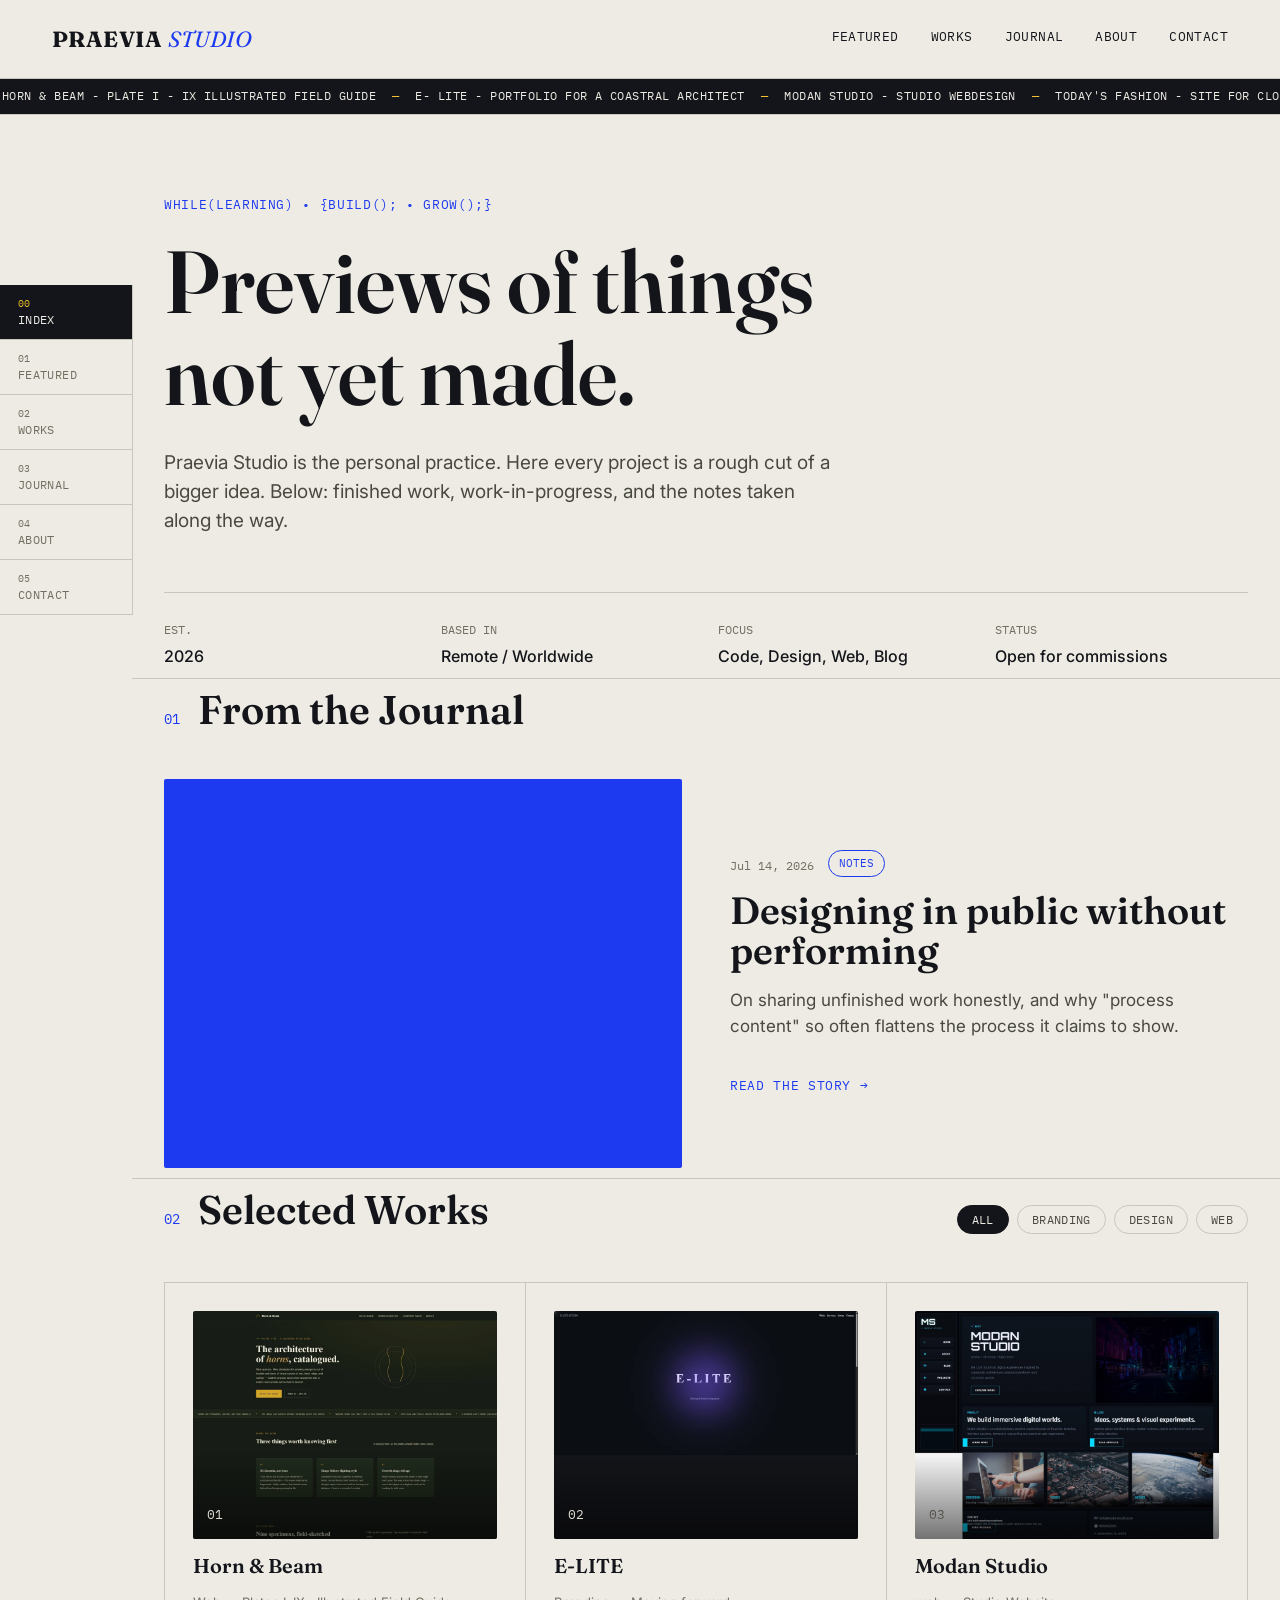
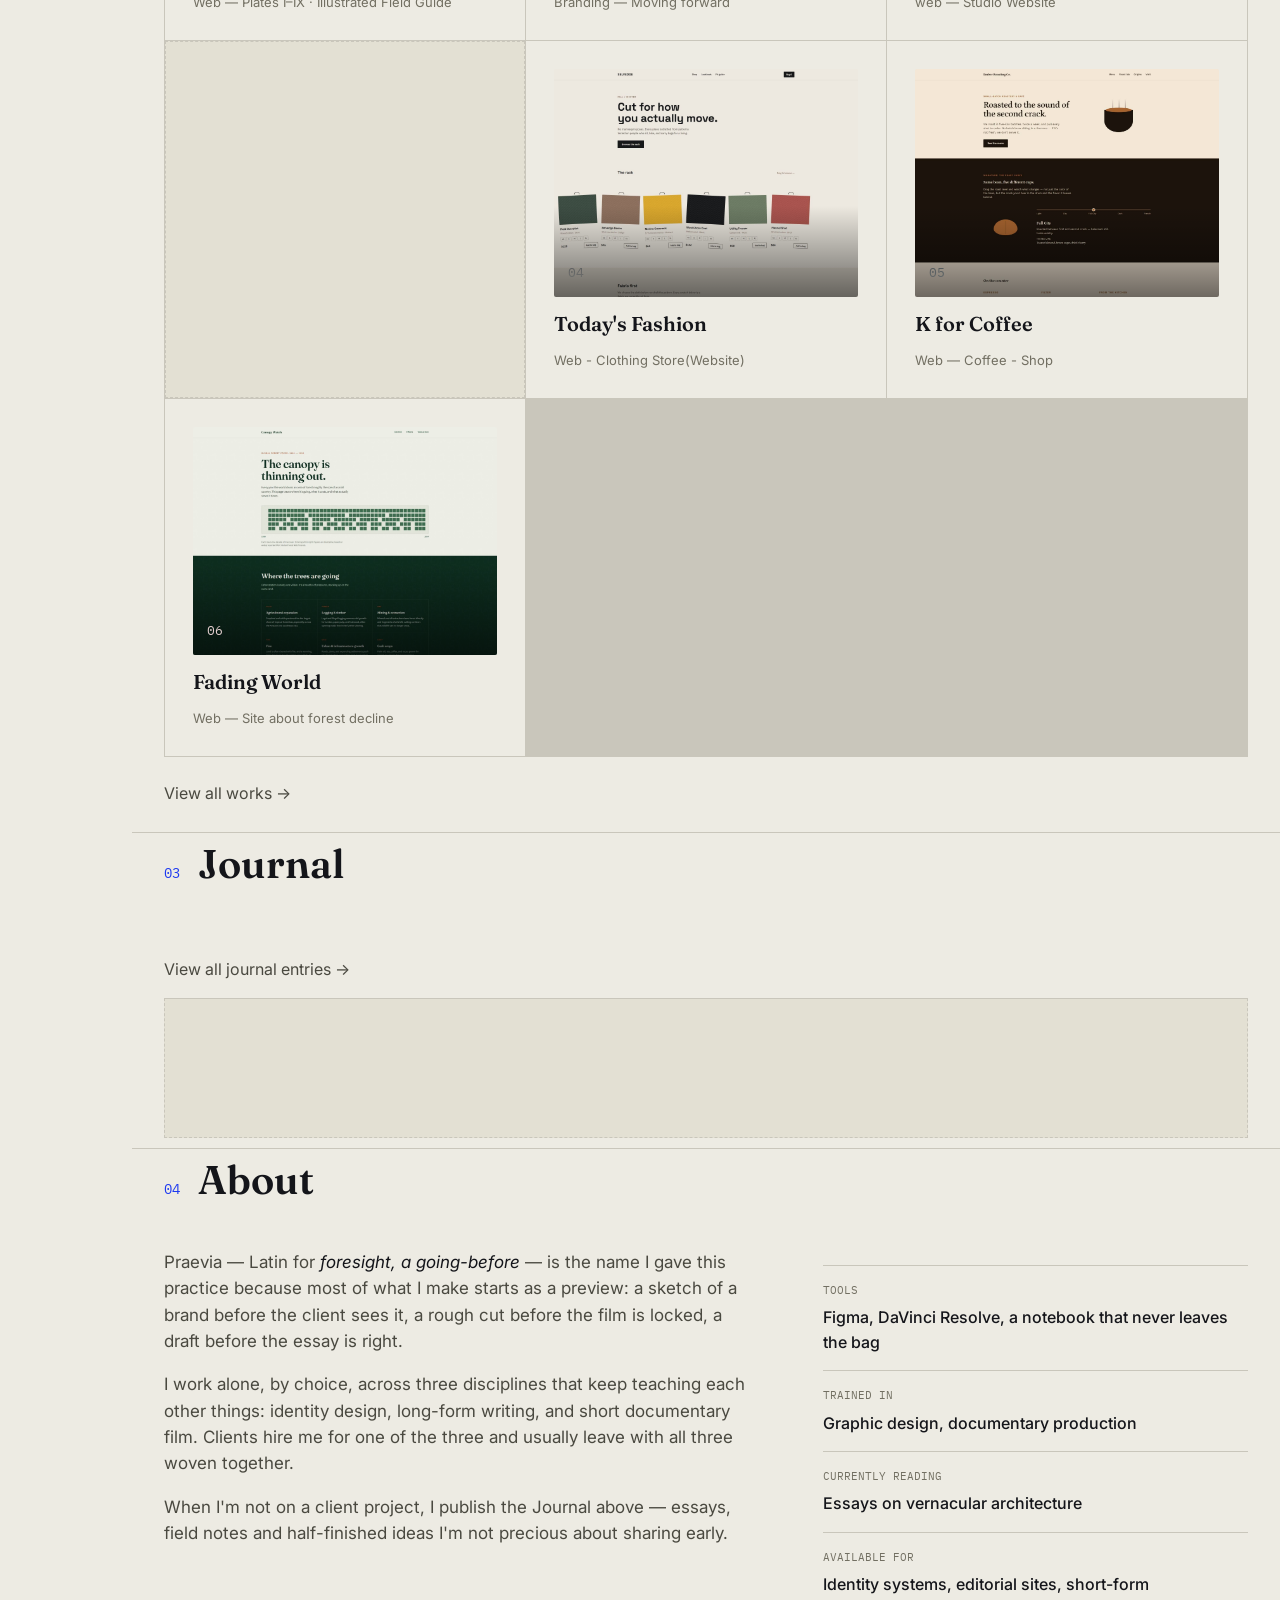
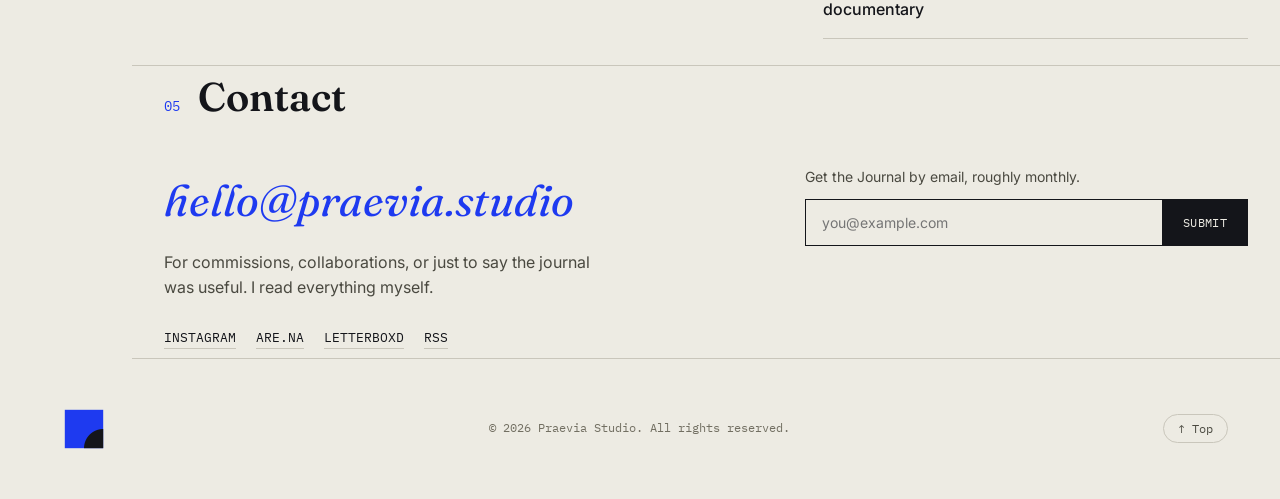
==== index.html @ f852a107 "change back to --plate-image" ====
<!doctype html>
<html lang="en">
  <head>
    <meta charset="UTF-8" />
    <meta name="viewport" content="width=device-width, initial-scale=1.0" />
    <link
      rel="icon"
      href="/assets/images/favicon/outside-blue.png"
      sizes="16x16"
    />
    <title>Praevia Studio</title>
    <meta
      name="description"
      content="Praevia Studio — a one-person practice working across design, writing and film. Portfolio, journal and field notes."
    />

    <!-- Fonts -->
    <link rel="preconnect" href="https://fonts.googleapis.com" />
    <link rel="preconnect" href="https://fonts.gstatic.com" crossorigin />
    <link
      href="https://fonts.googleapis.com/css2?family=Fraunces:ital,opsz,wght@0,9..144,300..900;1,9..144,300..900&family=Inter:wght@400;500;600;700&family=IBM+Plex+Mono:wght@400;500&display=swap"
      rel="stylesheet"
    />

    <link rel="stylesheet" href="style.css" />

    <!--
  =====================================================================
  GOOGLE ADSENSE — SITE-WIDE LOADER (currently disabled)
  Once your AdSense account is approved, uncomment this tag and replace
  ca-pub-XXXXXXXXXXXXXXXX with your real publisher ID. This must load
  on every page that shows an ad unit.
  =====================================================================
  -->
    <script
      async
      src="https://pagead2.googlesyndication.com/pagead/js/adsbygoogle.js?client=ca-pub-2308916087883001"
      crossorigin="anonymous"
    ></script>
  </head>
  <body>
    <a class="skip-link" href="#main">Skip to content</a>

    <!-- ================= MASTHEAD ================= -->
    <header class="masthead" id="top">
      <div class="masthead__top container">
        <a href="#top" class="wordmark">PRAEVIA <span>STUDIO</span></a>

        <nav class="primary-nav" id="primary-nav" aria-label="Primary">
          <a href="#featured">Featured</a>
          <a href="#works">Works</a>
          <a href="#journal">Journal</a>
          <a href="#about">About</a>
          <a href="#contact">Contact</a>
        </nav>

        <button
          class="nav-toggle"
          id="navToggle"
          aria-label="Open menu"
          aria-expanded="false"
          aria-controls="primary-nav"
        >
          <span></span>
        </button>
      </div>

      <!-- ================================== TICKER(add upcoming project/blogs) ==========================================-->

      <div class="ticker" aria-hidden="true">
        <div class="ticker__track" id="tickerTrack">
          <span>HORN & BEAM - PLATE I - IX ILLUSTRATED FIELD GUIDE</span
          ><span class="dot">—</span>
          <span>E- LITE - PORTFOLIO FOR A COASTRAL ARCHITECT</span
          ><span class="dot">—</span>
          <span>MODAN STUDIO - STUDIO WEBDESIGN</span><span class="dot">—</span>
          <span>TODAY'S FASHION - SITE FOR CLOTH STORE</span
          ><span class="dot">—</span>
          <span>K FOR COFFEE - SITE FOR COFFEE SHOP</span
          ><span class="dot">—</span>
          <span>Fading World - WEBSITE ABOUT DECLINE OF FOREST</span
          ><span class="dot">—</span>
          <!-- duplicated for seamless marquee loop -->
          <span>HORN & BEAM - PLATE I - IX ILLUSTRATED FIELD GUIDE</span
          ><span class="dot">—</span>
          <span>E- LITE - PORTFOLIO FOR A COASTRAL ARCHITECT</span
          ><span class="dot">—</span>
          <span>MODAN STUDIO - STUDIO WEBDESIGN</span><span class="dot">—</span>
          <span>TODAY'S FASHION - SITE FOR CLOTH STORE</span
          ><span class="dot">—</span>
          <span>K FOR COFFEE - SITE FOR COFFEE SHOP</span
          ><span class="dot">—</span>
          <span>Fading World - WEBSITE ABOUT DECLINE OF FOREST</span
          ><span class="dot">—</span>
        </div>
      </div>
    </header>

    <!-- ================= INDEX RAIL (signature nav) ================= -->
    <nav class="index-rail" aria-label="Section index">
      <button class="index-rail__item is-active" data-target="#hero">
        <em>00</em>Index
      </button>
      <button class="index-rail__item" data-target="#featured">
        <em>01</em>Featured
      </button>
      <button class="index-rail__item" data-target="#works">
        <em>02</em>Works
      </button>
      <button class="index-rail__item" data-target="#journal">
        <em>03</em>Journal
      </button>
      <button class="index-rail__item" data-target="#about">
        <em>04</em>About
      </button>
      <button class="index-rail__item" data-target="#contact">
        <em>05</em>Contact
      </button>
    </nav>

    <main id="main">
      <!-- ================= HERO ================= -->
      <section id="hero" class="hero container">
        <p class="eyebrow">While(learning) • {build(); • grow();}</p>
        <h1 class="hero__title">Previews of things<br />not yet made.</h1>
        <p class="hero__lede">
          Praevia Studio is the personal practice. Here every project is a rough
          cut of a bigger idea. Below: finished work, work-in-progress, and the
          notes taken along the way.
        </p>
        <dl class="hero__meta">
          <div>
            <dt>Est.</dt>
            <dd>2026</dd>
          </div>
          <div>
            <dt>Based in</dt>
            <dd>Remote / Worldwide</dd>
          </div>
          <div>
            <dt>Focus</dt>
            <dd>Code, Design, Web, Blog</dd>
          </div>
          <div>
            <dt>Status</dt>
            <dd>Open for commissions</dd>
          </div>
        </dl>
      </section>

      <!-- ================= FEATURED (cover story) ================= -->
      <section id="featured" class="featured container">
        <div class="section-head">
          <span class="section-num">01</span>
          <h2>From the Journal</h2>
        </div>

        <article class="featured-post">
          <a
            class="featured-post__media"
            style="--plate: #1e3af0"
            href="journal/designing-in-public-without-performing.html"
          ></a>
          <div class="featured-post__body">
            <div class="featured-post__meta">
              <span class="journal-row__date">Jul 14, 2026</span>
              <span class="journal-row__tag">Notes</span>
            </div>
            <h3 class="featured-post__title">
              <a href="journal/designing-in-public-without-performing.html"
                >Designing in public without performing</a
              >
            </h3>
            <p class="featured-post__excerpt">
              On sharing unfinished work honestly, and why "process content" so
              often flattens the process it claims to show.
            </p>
            <a
              class="featured-post__cta"
              href="journal/designing-in-public-without-performing.html"
              >Read the story &rarr;</a
            >
          </div>
        </article>
      </section>

      <!-- ================= WORKS ================= -->
      <section id="works" class="works container">
        <div class="section-head">
          <span class="section-num">02</span>
          <h2>Selected Works</h2>
          <div
            class="filters"
            id="filters"
            role="group"
            aria-label="Filter works by category"
          >
            <button class="filter-btn is-active" data-filter="all">All</button>
            <button class="filter-btn" data-filter="branding">branding</button>
            <button class="filter-btn" data-filter="design">Design</button>
            <button class="filter-btn" data-filter="web">web</button>
          </div>
        </div>

        <div class="works-grid" id="worksGrid">
          <!-- ============= 01 ================-->
          <a
            class="work-card"
            data-category="web"
            style="
              --plate: #1e3af0;
              --plate-image: url('/works/horn/horn.jpeg');
            "
            href="/works/horn/index.html"
          >
            <div class="work-card__plate work-card__plate--photo">
              <span>01</span>
            </div>
            <h3>Horn &amp; Beam</h3>
            <p class="work-card__meta">
              Web — Plates I–IX · Illustrated Field Guide
            </p>
          </a>
          <!-- ============= 02 ================-->
          <a
            class="work-card"
            data-category="branding"
            style="
              --plate: #14151a;
              --plate-image: url('/works/e-lite/e-light.jpeg');
            "
            href="/works/e-lite/index.html"
          >
            <div class="work-card__plate work-card__plate--photo">
              <span>02</span>
            </div>
            <h3>E-LITE</h3>
            <p class="work-card__meta">Branding — Moving forward</p>
          </a>
          <!-- ============= 03 ================-->
          <a
            class="work-card"
            data-category="web"
            style="
              --plate: #f2c230;
              --plate-image: url('/works/modan-studop/modanstudio.jpeg');
            "
            href="/works/modan-studop/Pixel.html"
          >
            <div class="work-card__plate work-card__plate--photo">
              <span>03</span>
            </div>
            <h3>Modan Studio</h3>
            <p class="work-card__meta">web — Studio Website</p>
          </a>

          <!-- ============ AD SLOT — in-grid native unit ============ -->
          <div class="work-card ad-slot" data-ad-slot="works-native">
            <span class="ad-slot__label">Advertisement</span>
            <ins
              class="adsbygoogle"
              style="display: block"
              data-ad-client="ca-pub-2308916087883001"
              data-ad-slot="XXXXXXXXXX"
              data-ad-format="auto"
              data-full-width-responsive="true"
            ></ins>
            <script>
              ;(adsbygoogle = window.adsbygoogle || []).push({})
            </script>
            <div class="ad-slot__placeholder">Ad space — 300×250</div>
          </div>
          <!-- ============= 04 ================-->
          <a
            class="work-card"
            data-category="web"
            style="
              --plate: #6b695f;
              --plate-image: url('/works/clothing-store/selvege.jpeg');
            "
            href="/works/clothing-store/index.html"
          >
            <div class="work-card__plate work-card__plate--photo">
              <span>04</span>
            </div>
            <h3>Today's Fashion</h3>
            <p class="work-card__meta">Web - Clothing Store(Website)</p>
          </a>

          <!-- ============= 05 ================-->
          <a
            class="work-card"
            data-category="web"
            style="
              --plate: #1e3af0;
              --plate-image: url('/works/coffee-shop/coffee-store.jpeg');
            "
            href="/works/coffee-shop/index.html"
          >
            <div class="work-card__plate work-card__plate--photo">
              <span>05</span>
            </div>
            <h3>K for Coffee</h3>
            <p class="work-card__meta">Web — Coffee - Shop</p>
          </a>
          <!-- ============= 06 ================-->
          <a
            class="work-card"
            data-category="web"
            style="
              --plate: #14151a;
              --plate-image: url('/works/forest-decline/canopy.jpeg');
            "
            href="/works/forest-decline/index.html"
          >
            <div class="work-card__plate work-card__plate--photo">
              <span>06</span>
            </div>
            <h3>Fading World</h3>
            <p class="work-card__meta">Web — Site about forest decline</p>
          </a>
        </div>
        <p style="margin-top: 1.5rem">
          <a href="works/index.html">View all works &rarr;</a>
        </p>
      </section>

      <!-- ================= JOURNAL ================= -->
      <section id="journal" class="journal container">
        <div class="section-head">
          <span class="section-num">03</span>
          <h2>Journal</h2>
        </div>

        <!-- ================ BLOGGER FEED ================ -->
        <div class="journal-list" id="blog-posts"></div>

        <p style="margin-top: 1.5rem">
          <a
            href="https://blog.praeviastudio.com"
            target="_blank"
            rel="noopener noreferrer"
            >View all journal entries &rarr;</a
          >
        </p>
        <!-- ============ AD SLOT — in-feed unit ============ -->
        <div class="journal-row ad-slot" data-ad-slot="journal-infeed">
          <span class="ad-slot__label">Advertisement</span>
          <!--
          Replace with your real AdSense in-feed/in-article unit:
          -->
          <ins
            class="adsbygoogle"
            style="display: block"
            data-ad-format="fluid"
            data-ad-layout-key="-XX+X-XX-XX+XX"
            data-ad-client="ca-pub-2308916087883001"
            data-ad-slot="XXXXXXXXXX"
          ></ins>
          <script>
            ;(adsbygoogle = window.adsbygoogle || []).push({})
          </script>

          <div class="ad-slot__placeholder">Ad space — responsive in-feed</div>
        </div>
      </section>

      <!-- ================= ABOUT ================= -->
      <section id="about" class="about container">
        <div class="section-head">
          <span class="section-num">04</span>
          <h2>About</h2>
        </div>

        <div class="about__grid">
          <div class="about__bio">
            <p>
              Praevia — Latin for <em>foresight, a going-before</em> — is the
              name I gave this practice because most of what I make starts as a
              preview: a sketch of a brand before the client sees it, a rough
              cut before the film is locked, a draft before the essay is right.
            </p>
            <p>
              I work alone, by choice, across three disciplines that keep
              teaching each other things: identity design, long-form writing,
              and short documentary film. Clients hire me for one of the three
              and usually leave with all three woven together.
            </p>
            <p>
              When I'm not on a client project, I publish the Journal above —
              essays, field notes and half-finished ideas I'm not precious about
              sharing early.
            </p>
          </div>

          <dl class="colophon">
            <div>
              <dt>Tools</dt>
              <dd>
                Figma, DaVinci Resolve, a notebook that never leaves the bag
              </dd>
            </div>
            <div>
              <dt>Trained in</dt>
              <dd>Graphic design, documentary production</dd>
            </div>
            <div>
              <dt>Currently reading</dt>
              <dd>Essays on vernacular architecture</dd>
            </div>
            <div>
              <dt>Available for</dt>
              <dd>Identity systems, editorial sites, short-form documentary</dd>
            </div>
          </dl>
        </div>
      </section>

      <!-- ================= CONTACT ================= -->
      <section id="contact" class="contact container">
        <div class="section-head">
          <span class="section-num">05</span>
          <h2>Contact</h2>
        </div>

        <div class="contact__grid">
          <div class="contact__main">
            <a href="mailto:preaviastudio@gmail.com" class="contact__email"
              >hello@praevia.studio</a
            >
            <p class="contact__note">
              For commissions, collaborations, or just to say the journal was
              useful. I read everything myself.
            </p>

            <ul class="contact__social">
              <li><a href="#">Instagram</a></li>
              <li><a href="#">Are.na</a></li>
              <li><a href="#">Letterboxd</a></li>
              <li><a href="#">RSS</a></li>
            </ul>
          </div>

          <form
            class="newsletter"
            id="newsletterForm"
            name="contact"
            method="POST"
            data-netlify="true"
            netlify-honeypot="bot-field"
            action="/thanks.html"
          >
            <input type="hidden" name="form-name" value="contact" />
            <p style="display: none">
              <label
                >Don’t fill this out if you're human: <input name="bot-field"
              /></label>
            </p>
            <label for="newsletterEmail"
              >Get the Journal by email, roughly monthly.</label
            >
            <div class="newsletter__row">
              <input
                type="email"
                id="newsletterEmail"
                name="email"
                placeholder="you@example.com"
                required
              />
              <button type="submit">Submit</button>
            </div>
            <p
              class="newsletter__msg"
              id="newsletterMsg"
              role="status"
              aria-live="polite"
            ></p>
          </form>

          <!-- NEW FORM -->
        </div>
      </section>

      <!-- ============ AD SLOT — footer banner unit ============ -->
      <div
        class="ad-slot ad-slot--banner container"
        data-ad-slot="footer-banner"
      >
        <span class="ad-slot__label">Advertisement</span>
        <!--
      Replace with your real AdSense display unit:
    -->
        <ins
          class="adsbygoogle"
          style="display: block"
          data-ad-client="ca-pub-2308916087883001"
          data-ad-slot="XXXXXXXXXX"
          data-ad-format="horizontal"
          data-full-width-responsive="true"
        ></ins>
        <script>
          ;(adsbygoogle = window.adsbygoogle || []).push({})
        </script>
        <div class="ad-slot__placeholder">
          Ad space — 728×90 responsive banner
        </div>
      </div>
    </main>

    <footer class="site-footer">
      <div class="container site-footer__row">
        <span class="logo">
          <img
            class="logo-img"
            src="/assets/images/favicon/outside-blue.png"
            alt="Praevia Studio Logo"
          />
        </span>
        <span
          >© <span id="year"></span> Praevia Studio. All rights reserved.</span
        >
        <button class="back-to-top" id="backToTop" aria-label="Back to top">
          ↑ Top
        </button>
      </div>
    </footer>

    <script src="script.js"></script>
    <script src="blogger-feed.js" defer></script>
  </body>
</html>
---- style.css ----
/* =========================================================
   PRAEVIA STUDIO — design tokens
   ========================================================= */
:root {
  --paper: #edebe3;
  --paper-alt: #e3e0d3;
  --ink: #14151a;
  --ink-soft: #4a4940;
  --muted: #726f62;
  --cobalt: #1e3af0;
  --yellow: #f2c230;
  --line: #c9c6bb;

  --display: 'Fraunces', serif;
  --body: 'Inter', sans-serif;
  --mono: 'IBM Plex Mono', monospace;

  --container: 1240px;
  --rail-w: 132px;
  --radius: 2px;
}

*,
*::before,
*::after {
  box-sizing: border-box;
}

html {
  scroll-behavior: smooth;
}
@media (prefers-reduced-motion: reduce) {
  html {
    scroll-behavior: auto;
  }
  * {
    animation-duration: 0.001ms !important;
    animation-iteration-count: 1 !important;
    transition-duration: 0.001ms !important;
  }
}

body {
  margin: 0;
  background: var(--paper);
  color: var(--ink);
  font-family: var(--body);
  font-size: 16px;
  line-height: 1.55;
  -webkit-font-smoothing: antialiased;
}

.container {
  max-width: var(--container);
  margin: 0 auto;
  padding: 10px 32px;
}

h1,
h2,
h3 {
  font-family: var(--display);
  font-weight: 600;
  line-height: 1.05;
  margin: 0;
  color: var(--ink);
}

p {
  margin: 0 0 1em;
  color: var(--ink-soft);
}

a {
  color: inherit;
  text-decoration: none;
}

.skip-link {
  position: absolute;
  left: -999px;
  top: 0;
  background: var(--ink);
  color: var(--paper);
  padding: 10px 16px;
  z-index: 200;
  font-family: var(--mono);
  font-size: 13px;
}
.skip-link:focus {
  left: 16px;
  top: 16px;
}

:focus-visible {
  outline: 2px solid var(--cobalt);
  outline-offset: 3px;
}

/* =========================================================
   MASTHEAD
   ========================================================= */
.masthead {
  position: sticky;
  top: 0;
  z-index: 100;
  background: var(--paper);
  border-bottom: 1px solid var(--line);
}
.masthead__top {
  display: flex;
  align-items: center;
  justify-content: space-between;
  padding: 22px 32px;
}
.wordmark {
  font-family: var(--display);
  font-weight: 700;
  font-size: 22px;
  letter-spacing: 0.02em;
}
.wordmark span {
  font-style: italic;
  font-weight: 400;
  color: var(--cobalt);
}

.primary-nav {
  display: flex;
  gap: 32px;
  font-family: var(--mono);
  font-size: 13px;
  letter-spacing: 0.03em;
  text-transform: uppercase;
}
.primary-nav a {
  position: relative;
  padding-bottom: 4px;
}
.primary-nav a::after {
  content: '';
  position: absolute;
  left: 0;
  right: 0;
  bottom: 0;
  height: 1px;
  background: var(--cobalt);
  transform: scaleX(0);
  transform-origin: left;
  transition: transform 0.25s ease;
}
.primary-nav a:hover::after {
  transform: scaleX(1);
}

.nav-toggle {
  display: none;
  width: 32px;
  height: 24px;
  position: relative;
  background: none;
  border: none;
  cursor: pointer;
  padding: 0;
}
.nav-toggle span,
.nav-toggle span::before,
.nav-toggle span::after {
  content: '';
  position: absolute;
  left: 0;
  right: 0;
  height: 2px;
  background: var(--ink);
  transition:
    transform 0.2s ease,
    opacity 0.2s ease;
}
.nav-toggle span {
  top: 11px;
}
.nav-toggle span::before {
  top: -9px;
}
.nav-toggle span::after {
  top: 9px;
}
.nav-toggle[aria-expanded='true'] span {
  background: transparent;
}
.nav-toggle[aria-expanded='true'] span::before {
  transform: translateY(9px) rotate(45deg);
}
.nav-toggle[aria-expanded='true'] span::after {
  transform: translateY(-9px) rotate(-45deg);
}

/* ticker */
.ticker {
  overflow: hidden;
  border-top: 1px solid var(--line);
  background: var(--ink);
}
.ticker__track {
  display: inline-flex;
  white-space: nowrap;
  gap: 12px;
  font-family: var(--mono);
  font-size: 12px;
  letter-spacing: 0.04em;
  text-transform: uppercase;
  color: var(--paper);
  padding: 8px 0;
  animation: ticker 32s linear infinite;
}
.ticker:hover .ticker__track {
  animation-play-state: paused;
}
.ticker__track span {
  padding: 0 2px;
}
.ticker__track .dot {
  color: var(--yellow);
}
@keyframes ticker {
  from {
    transform: translateX(0);
  }
  to {
    transform: translateX(-50%);
  }
}
@media (prefers-reduced-motion: reduce) {
  .ticker__track {
    animation: none;
    overflow-x: auto;
  }
}

/* =========================================================
   INDEX RAIL — signature element
   ========================================================= */
.index-rail {
  position: fixed;
  left: 0;
  top: 50%;
  transform: translateY(-50%);
  z-index: 90;
  display: flex;
  flex-direction: column;
  border-right: 1px solid var(--line);
  background: var(--paper);
}
.index-rail__item {
  display: flex;
  flex-direction: column;
  align-items: flex-start;
  width: var(--rail-w);
  padding: 12px 18px;
  background: none;
  border: none;
  border-bottom: 1px solid var(--line);
  font-family: var(--mono);
  font-size: 12px;
  text-transform: uppercase;
  letter-spacing: 0.03em;
  color: var(--muted);
  cursor: pointer;
  text-align: left;
  transition:
    background 0.2s ease,
    color 0.2s ease;
}
.index-rail__item em {
  font-style: normal;
  font-size: 10px;
  color: var(--muted);
  margin-bottom: 2px;
}
.index-rail__item:hover {
  background: var(--paper-alt);
  color: var(--ink);
}
.index-rail__item.is-active {
  color: var(--paper);
  background: var(--ink);
}
.index-rail__item.is-active em {
  color: var(--yellow);
}

@media (max-width: 1024px) {
  .index-rail {
    display: none;
  }
}

/* =========================================================
   LAYOUT SPACING (offset main content for fixed rail)
   ========================================================= */
main {
  margin-left: var(--rail-w);
}
@media (max-width: 1024px) {
  main {
    margin-left: 0;
  }
}

section {
  padding: 96px 0;
  border-bottom: 1px solid var(--line);
}

.section-head {
  display: flex;
  align-items: baseline;
  gap: 18px;
  flex-wrap: wrap;
  margin-bottom: 48px;
}
.section-num {
  font-family: var(--mono);
  font-size: 14px;
  color: var(--cobalt);
}
.section-head h2 {
  font-size: clamp(28px, 4vw, 40px);
}

/* =========================================================
   FEATURED (cover story — sits between hero and works)
   ========================================================= */
.featured-post {
  display: grid;
  grid-template-columns: 1fr 1fr;
  gap: 48px;
  align-items: center;
}
.featured-post__media {
  display: block;
  aspect-ratio: 4/3;
  border-radius: var(--radius);
  background: var(--plate, var(--ink));
}
.featured-post__meta {
  display: flex;
  align-items: center;
  gap: 14px;
}
.featured-post__meta .journal-row__tag {
  justify-self: auto;
}
.featured-post__title {
  font-size: clamp(26px, 3vw, 38px);
  margin-top: 14px;
}
.featured-post__title a {
  background-image: linear-gradient(var(--cobalt), var(--cobalt));
  background-repeat: no-repeat;
  background-position: 0 100%;
  background-size: 0% 3px;
  transition: background-size 0.25s ease;
}
.featured-post__title a:hover {
  background-size: 100% 3px;
}
.featured-post__excerpt {
  font-size: 17px;
  max-width: 52ch;
  margin-top: 16px;
}
.featured-post__cta {
  display: inline-block;
  margin-top: 20px;
  font-family: var(--mono);
  font-size: 13px;
  text-transform: uppercase;
  letter-spacing: 0.05em;
  color: var(--cobalt);
}

@media (max-width: 768px) {
  .featured-post {
    grid-template-columns: 1fr;
  }
}

/* =========================================================
   HERO
   ========================================================= */
.hero {
  padding-top: 80px;
}
.eyebrow {
  font-family: var(--mono);
  font-size: 13px;
  text-transform: uppercase;
  letter-spacing: 0.05em;
  color: var(--cobalt);
  margin-bottom: 20px;
}
.hero__title {
  font-size: clamp(44px, 7vw, 88px);
  font-weight: 600;
  max-width: 16ch;
}
.hero__lede {
  font-size: 19px;
  max-width: 56ch;
  margin-top: 28px;
}
.hero__meta {
  display: grid;
  grid-template-columns: repeat(4, 1fr);
  gap: 24px;
  margin: 56px 0 0;
  padding-top: 28px;
  border-top: 1px solid var(--line);
}
.hero__meta div {
  display: flex;
  flex-direction: column;
  gap: 4px;
}
.hero__meta dt {
  font-family: var(--mono);
  font-size: 12px;
  text-transform: uppercase;
  color: var(--muted);
}
.hero__meta dd {
  margin: 0;
  font-weight: 500;
}

@media (max-width: 768px) {
  .hero__meta {
    grid-template-columns: repeat(2, 1fr);
  }
}

/* =========================================================
   WORKS
   ========================================================= */
.filters {
  display: flex;
  gap: 8px;
  margin-left: auto;
  flex-wrap: wrap;
}
.filter-btn {
  font-family: var(--mono);
  font-size: 12px;
  text-transform: uppercase;
  letter-spacing: 0.03em;
  background: none;
  border: 1px solid var(--line);
  border-radius: 20px;
  padding: 6px 14px;
  cursor: pointer;
  color: var(--ink-soft);
  transition:
    background 0.2s ease,
    color 0.2s ease,
    border-color 0.2s ease;
}
.filter-btn:hover {
  border-color: var(--ink);
}
.filter-btn.is-active {
  background: var(--ink);
  color: var(--paper);
  border-color: var(--ink);
}

.works-grid {
  display: grid;
  grid-template-columns: repeat(3, 1fr);
  gap: 1px;
  background: var(--line);
  border: 1px solid var(--line);
}
.work-card {
  background: var(--paper);
  padding: 28px;
  display: flex;
  flex-direction: column;
  gap: 16px;
  transition: transform 0.2s ease;
}
.work-card:not(.ad-slot):hover {
  transform: translateY(-4px);
}
.work-card.is-hidden {
  display: none;
}

.work-card__plate {
  aspect-ratio: 4/3;
  border-radius: var(--radius);
  background-color: var(--plate, var(--ink));
  display: flex;
  align-items: flex-end;
  padding: 14px;
  position: relative;
  overflow: hidden;
}
.work-card__plate span {
  font-family: var(--mono);
  color: var(--paper);
  font-size: 13px;
  mix-blend-mode: difference;
  position: relative;
  z-index: 1;
}

/* --- image-backed plates: full-page screenshot, slow auto-pan --- */
.work-card__plate--photo {
  background-image: var(--plate-image);
  background-repeat: no-repeat;
  background-size: 100% auto; /* fit width, keep the tall screenshot's natural height */
  background-position: 50% 0%;
  animation: platePan 16s ease-in-out infinite;
}
@keyframes platePan {
  0%,
  100% {
    background-position: 50% 0%;
  }
  50% {
    background-position: 50% 100%;
  }
}
.work-card__plate--photo::after {
  content: '';
  position: absolute;
  inset: 0;
  background: linear-gradient(
    to top,
    rgba(0, 0, 0, 0.55),
    rgba(0, 0, 0, 0) 40%
  );
  pointer-events: none;
}

.work-card h3 {
  font-size: 20px;
}
.work-card__meta {
  font-size: 13px;
  color: var(--muted);
  margin: 0;
}

@media (max-width: 900px) {
  .works-grid {
    grid-template-columns: repeat(2, 1fr);
  }
}
@media (max-width: 560px) {
  .works-grid {
    grid-template-columns: 1fr;
  }
}

/* =========================================================
   AD SLOTS
   ========================================================= */
.ad-slot {
  display: none;
  position: relative;
  display: flex;
  flex-direction: column;
  align-items: center;
  justify-content: center;
  gap: 8px;
  border: 1px dashed var(--line);
  background: var(--paper-alt);
  min-height: 220px;
}
.ad-slot__label {
  display: none;
  position: absolute;
  top: 10px;
  left: 10px;
  font-family: var(--mono);
  font-size: 10px;
  text-transform: uppercase;
  letter-spacing: 0.05em;
  color: var(--muted);
}
.ad-slot__placeholder {
  display: none;
  font-family: var(--mono);
  font-size: 13px;
  color: var(--muted);
}
.ad-slot--banner {
  display: none;
  margin: 0 auto 64px;
  min-height: 120px;
  border: 1px dashed var(--line);
  background: var(--paper-alt);
}

/* =========================================================
   JOURNAL
   ========================================================= */
.journal-list {
  display: flex;
  flex-direction: column;
}
.journal-row {
  display: grid;
  grid-template-columns: 120px 1fr 100px;
  align-items: start;
  gap: 24px;
  padding: 28px 0;
  border-top: 1px solid var(--line);
}
.journal-list .journal-row:last-child {
  border-bottom: 1px solid var(--line);
}
.journal-row__date {
  font-family: var(--mono);
  font-size: 12px;
  color: var(--muted);
  padding-top: 6px;
}
.journal-row__title {
  font-size: 24px;
}
.journal-row__title a {
  background-image: linear-gradient(var(--cobalt), var(--cobalt));
  background-repeat: no-repeat;
  background-position: 0 100%;
  background-size: 0% 2px;
  transition: background-size 0.25s ease;
}
.journal-row__title a:hover {
  background-size: 100% 2px;
}
.journal-row__excerpt {
  font-size: 15px;
  margin: 10px 0 0;
  max-width: 60ch;
}
.journal-row__tag {
  justify-self: end;
  font-family: var(--mono);
  font-size: 11px;
  text-transform: uppercase;
  color: var(--cobalt);
  border: 1px solid var(--cobalt);
  border-radius: 20px;
  padding: 4px 10px;
  height: fit-content;
}

.journal-row.ad-slot {
  grid-template-columns: 1fr;
  border-top: 1px solid var(--line);
  min-height: 140px;
}

@media (max-width: 700px) {
  .journal-row {
    grid-template-columns: 1fr;
    gap: 8px;
  }
  .journal-row__tag {
    justify-self: start;
  }
}

/* =========================================================
   ABOUT
   ========================================================= */
.about__grid {
  display: grid;
  grid-template-columns: 1.4fr 1fr;
  gap: 64px;
}
.about__bio p {
  font-size: 17px;
}
.about__bio em {
  font-style: italic;
  color: var(--ink);
}

.colophon div {
  padding: 16px 0;
  border-top: 1px solid var(--line);
}
.colophon div:last-child {
  border-bottom: 1px solid var(--line);
}
.colophon dt {
  font-family: var(--mono);
  font-size: 11px;
  text-transform: uppercase;
  color: var(--muted);
  margin-bottom: 6px;
}
.colophon dd {
  margin: 0;
  font-weight: 500;
}

@media (max-width: 800px) {
  .about__grid {
    grid-template-columns: 1fr;
  }
}

/* =========================================================
   CONTACT
   ========================================================= */
.contact__grid {
  display: grid;
  grid-template-columns: 1.3fr 1fr;
  gap: 64px;
  align-items: start;
}
.contact__email {
  font-family: var(--display);
  font-style: italic;
  font-size: clamp(28px, 4vw, 44px);
  color: var(--cobalt);
  display: inline-block;
}
.contact__note {
  margin-top: 16px;
  max-width: 44ch;
}
.contact__social {
  list-style: none;
  margin: 28px 0 0;
  padding: 0;
  display: flex;
  gap: 20px;
  flex-wrap: wrap;
  font-family: var(--mono);
  font-size: 13px;
  text-transform: uppercase;
}
.contact__social a {
  border-bottom: 1px solid var(--line);
  padding-bottom: 2px;
}
.contact__social a:hover {
  border-color: var(--ink);
}

.newsletter label {
  display: block;
  font-size: 14px;
  color: var(--ink-soft);
  margin-bottom: 12px;
}
.newsletter__row {
  display: flex;
  gap: 0;
}
.newsletter__row input {
  flex: 1;
  padding: 14px 16px;
  border: 1px solid var(--ink);
  border-right: none;
  font-family: var(--body);
  font-size: 14px;
  background: var(--paper);
  color: var(--ink);
  border-radius: 0;
}
.newsletter__row input:focus {
  outline: none;
}
.newsletter__row button {
  padding: 14px 20px;
  background: var(--ink);
  color: var(--paper);
  border: 1px solid var(--ink);
  font-family: var(--mono);
  font-size: 12px;
  text-transform: uppercase;
  letter-spacing: 0.03em;
  cursor: pointer;
}
.newsletter__row button:hover {
  background: var(--cobalt);
  border-color: var(--cobalt);
}
.newsletter__msg {
  margin: 12px 0 0;
  font-size: 13px;
  color: var(--cobalt);
  min-height: 1em;
}

@media (max-width: 800px) {
  .contact__grid {
    grid-template-columns: 1fr;
  }
}

/* =========================================================
   FOOTER
   ========================================================= */
.site-footer {
  padding: 28px 0;
}
.site-footer__row {
  display: flex;
  align-items: center;
  justify-content: space-between;
  font-family: var(--mono);
  font-size: 12px;
  color: var(--muted);
}
.back-to-top {
  background: none;
  border: 1px solid var(--line);
  border-radius: 20px;
  padding: 6px 14px;
  cursor: pointer;
  font-family: var(--mono);
  font-size: 12px;
  color: var(--ink-soft);
}
.back-to-top:hover {
  border-color: var(--ink);
  color: var(--ink);
}

/* =========================================================
   MOBILE NAV
   ========================================================= */
@media (max-width: 768px) {
  .nav-toggle {
    display: block;
  }
  .primary-nav {
    position: fixed;
    inset: 0 0 0 auto;
    top: 0;
    width: min(320px, 80vw);
    height: 100vh;
    background: var(--ink);
    color: var(--paper);
    flex-direction: column;
    gap: 0;
    padding: 100px 32px;
    transform: translateX(100%);
    transition: transform 0.3s ease;
    font-size: 20px;
  }
  .primary-nav.is-open {
    transform: translateX(0);
  }
  .primary-nav a {
    padding: 16px 0;
    border-bottom: 1px solid rgba(237, 235, 227, 0.15);
  }
  .masthead__top {
    padding: 18px 20px;
  }
  .container {
    padding: 0 20px;
  }
  section {
    padding: 64px 0;
  }
}

/* ================ LOGO =================== */
.logo {
  line-height: 0.8;
  padding-bottom: 10px;
  height: 64px;
  width: 64px;
}
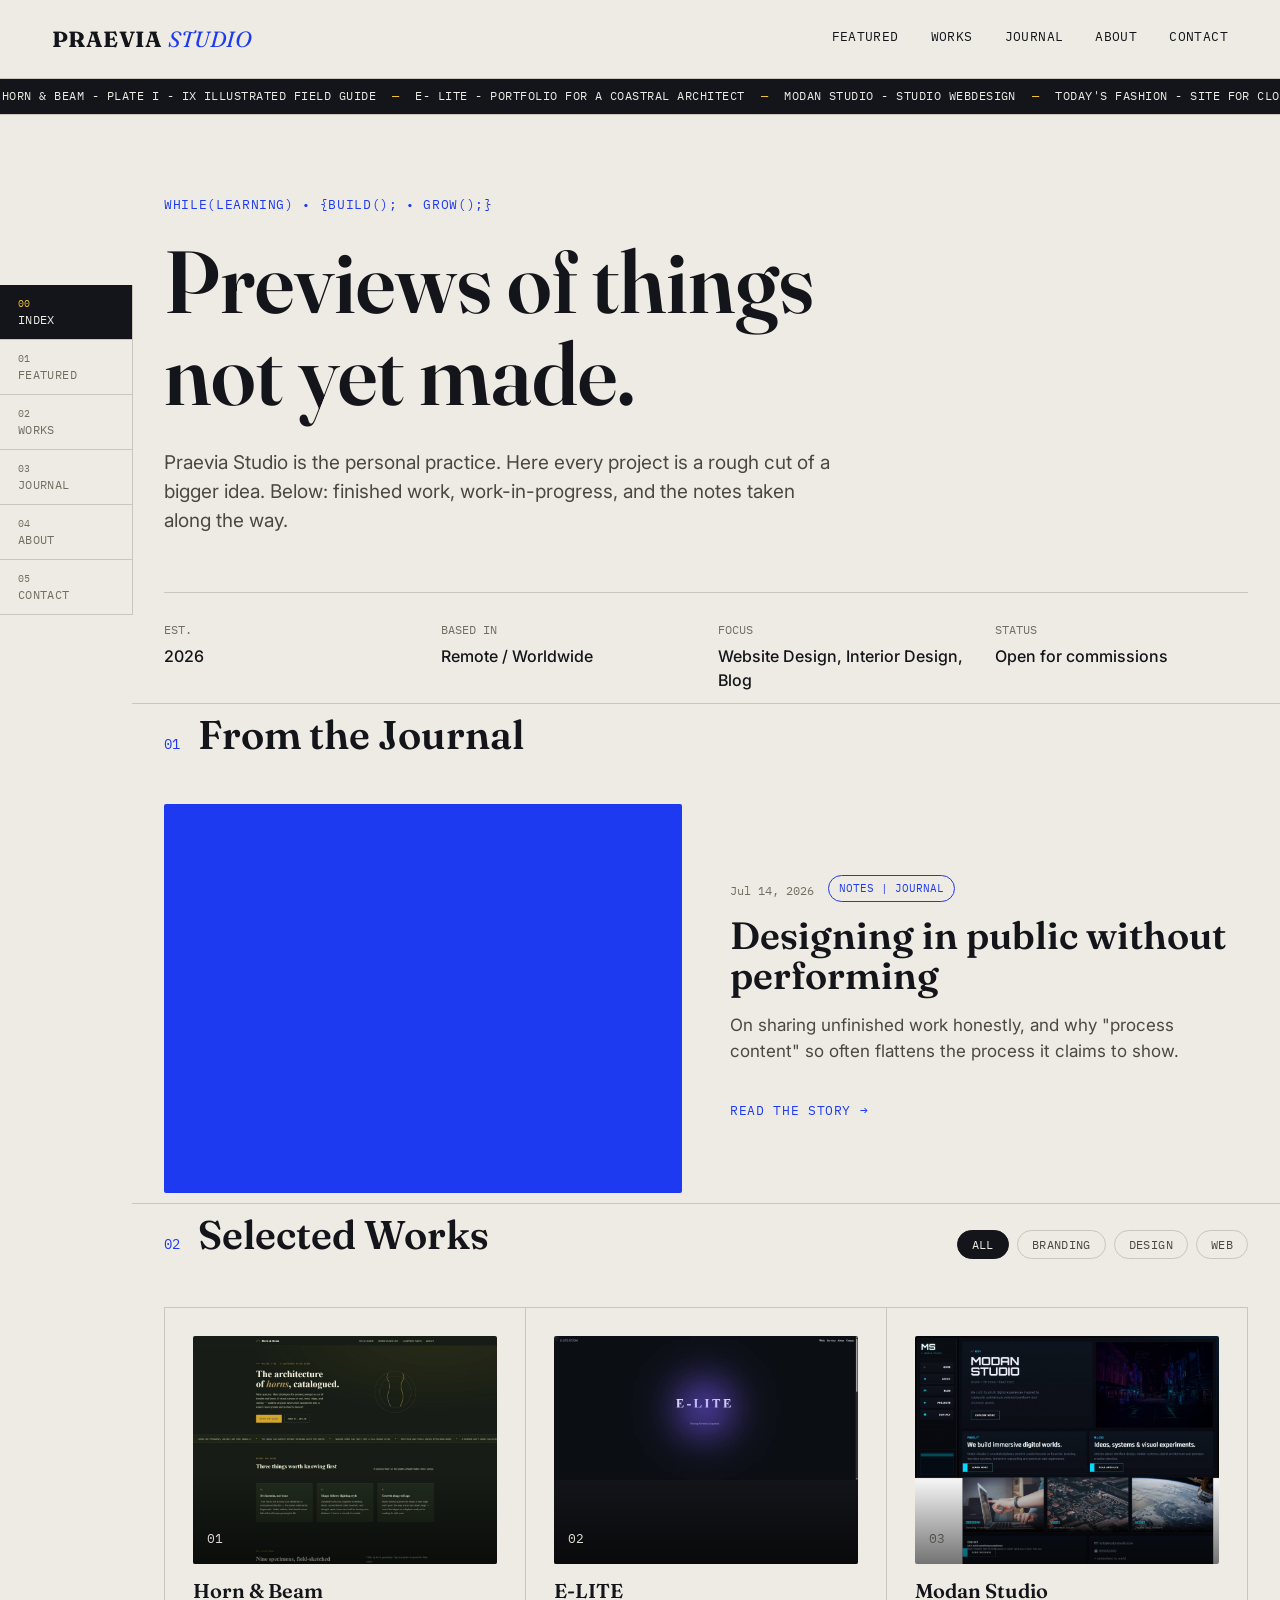
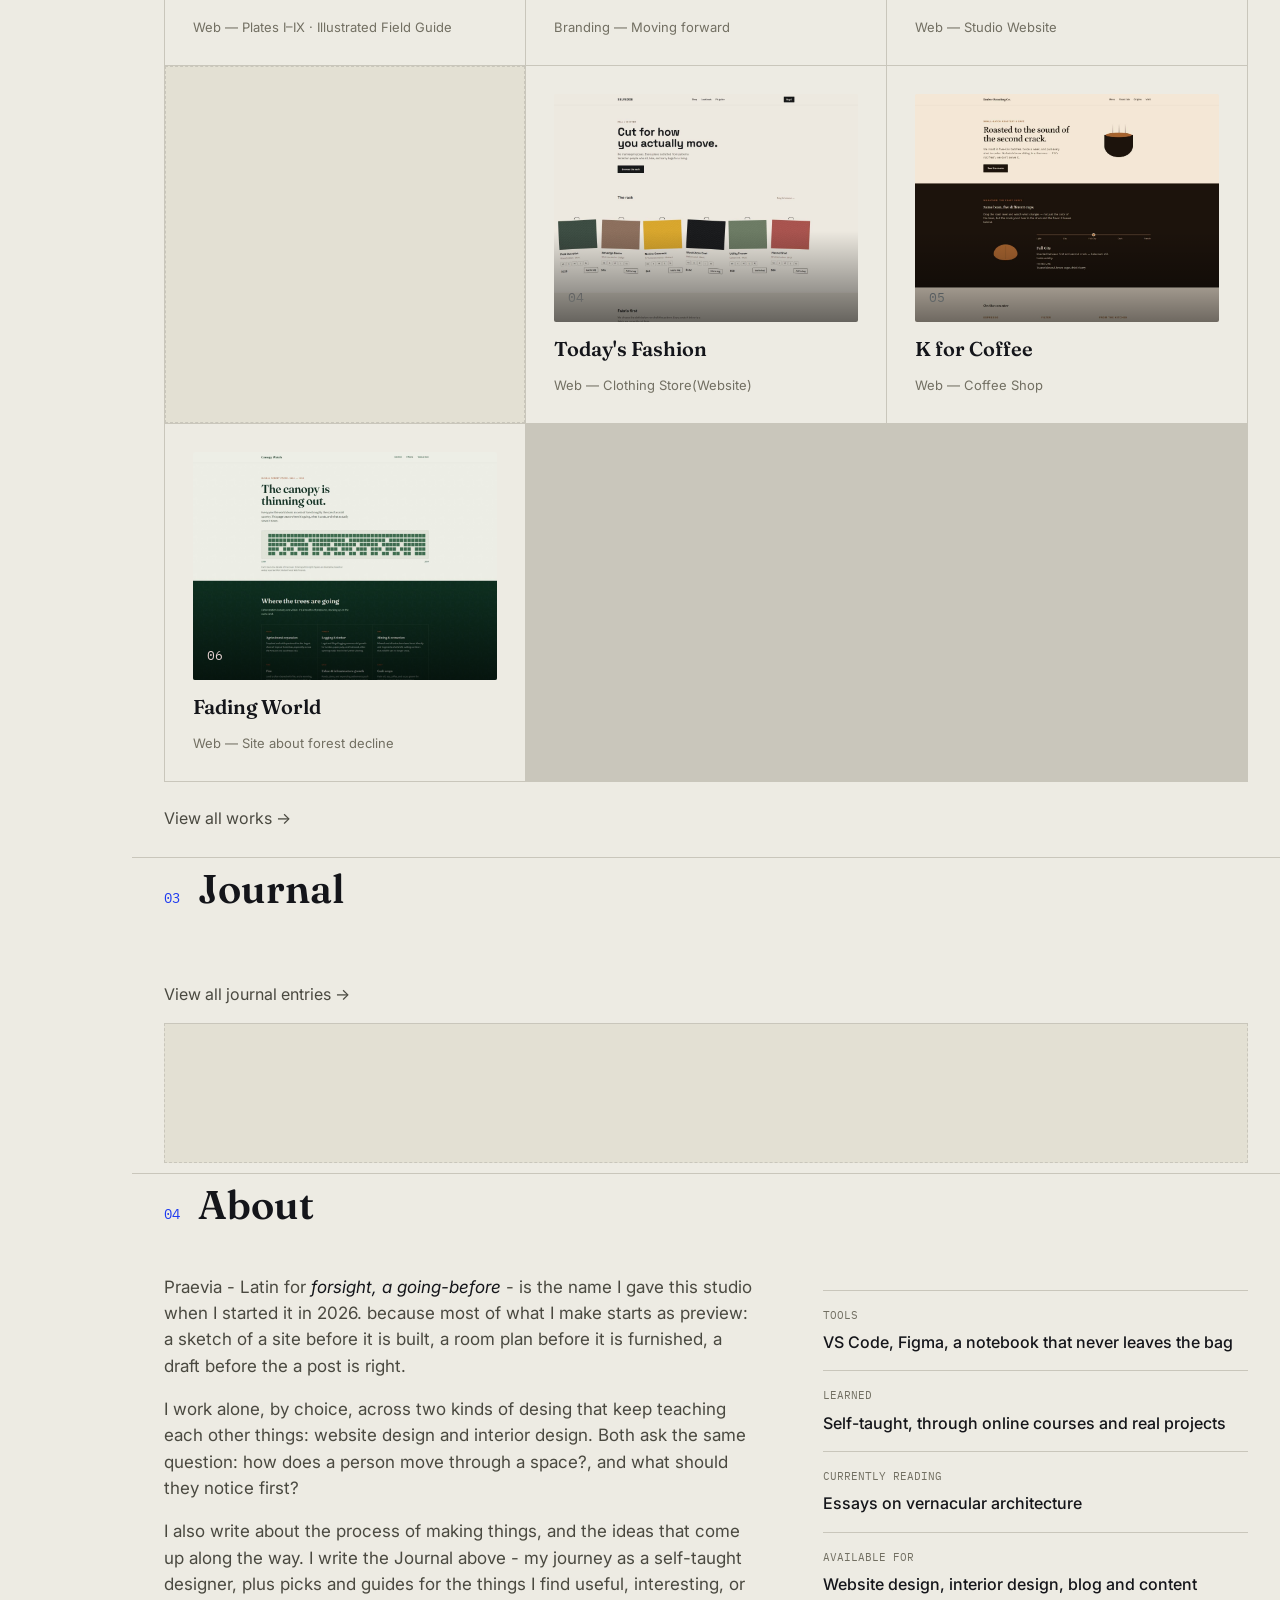
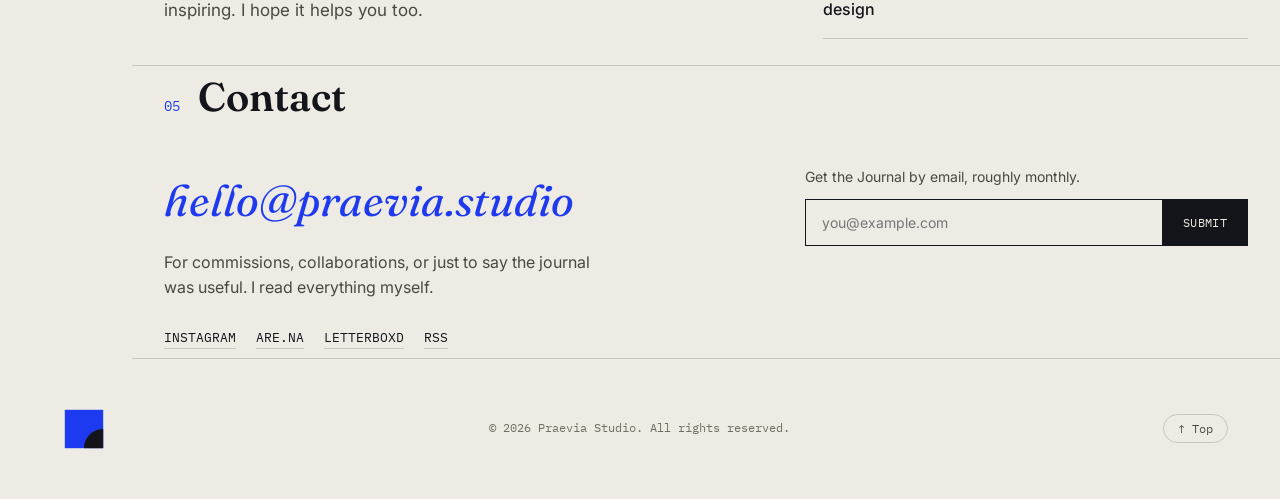
==== commit 54bc4b1a: "change in categories" ====
--- a/index.html
+++ b/index.html
@@ -8,10 +8,26 @@
       href="/assets/images/favicon/outside-blue.png"
       sizes="16x16"
     />
+    <link
+      rel="icon"
+      type="image/png"
+      sizes="48x48"
+      href="/assets/images/favicon/outside-blue.png"
+    />
+    <link
+      rel="icon"
+      type="image/svg+xml"
+      href="/assets/images/favicon/outside-blue.svg"
+    />
+    <link
+      rel="apple-touch-icon"
+      sizes="180x180"
+      href="/assets/images/favicon/apple-touch-icon.png"
+    />
     <title>Praevia Studio</title>
     <meta
       name="description"
-      content="Praevia Studio — a one-person practice working across design, writing and film. Portfolio, journal and field notes."
+      content="Praevia Studio is one person studio for website design, interior design, and blog."
     />
 
     <!-- Fonts -->
@@ -139,7 +155,7 @@
           </div>
           <div>
             <dt>Focus</dt>
-            <dd>Code, Design, Web, Blog</dd>
+            <dd>Website Design, Interior Design, Blog</dd>
           </div>
           <div>
             <dt>Status</dt>
@@ -164,7 +180,7 @@
           <div class="featured-post__body">
             <div class="featured-post__meta">
               <span class="journal-row__date">Jul 14, 2026</span>
-              <span class="journal-row__tag">Notes</span>
+              <span class="journal-row__tag">Notes | Journal</span>
             </div>
             <h3 class="featured-post__title">
               <a href="journal/designing-in-public-without-performing.html"
@@ -196,9 +212,9 @@
             aria-label="Filter works by category"
           >
             <button class="filter-btn is-active" data-filter="all">All</button>
-            <button class="filter-btn" data-filter="branding">branding</button>
+            <button class="filter-btn" data-filter="branding">Branding</button>
             <button class="filter-btn" data-filter="design">Design</button>
-            <button class="filter-btn" data-filter="web">web</button>
+            <button class="filter-btn" data-filter="web">Web</button>
           </div>
         </div>
 
@@ -243,15 +259,15 @@
             data-category="web"
             style="
               --plate: #f2c230;
-              --plate-image: url('/works/modan-studop/modanstudio.jpeg');
+              --plate-image: url('/works/modan-studio/modanstudio.jpeg');
             "
-            href="/works/modan-studop/Pixel.html"
+            href="/works/modan-studio/index.html"
           >
             <div class="work-card__plate work-card__plate--photo">
               <span>03</span>
             </div>
             <h3>Modan Studio</h3>
-            <p class="work-card__meta">web — Studio Website</p>
+            <p class="work-card__meta">Web — Studio Website</p>
           </a>
 
           <!-- ============ AD SLOT — in-grid native unit ============ -->
@@ -284,7 +300,7 @@
               <span>04</span>
             </div>
             <h3>Today's Fashion</h3>
-            <p class="work-card__meta">Web - Clothing Store(Website)</p>
+            <p class="work-card__meta">Web — Clothing Store(Website)</p>
           </a>
 
           <!-- ============= 05 ================-->
@@ -301,7 +317,7 @@
               <span>05</span>
             </div>
             <h3>K for Coffee</h3>
-            <p class="work-card__meta">Web — Coffee - Shop</p>
+            <p class="work-card__meta">Web — Coffee Shop</p>
           </a>
           <!-- ============= 06 ================-->
           <a
@@ -375,21 +391,14 @@
         <div class="about__grid">
           <div class="about__bio">
             <p>
-              Praevia — Latin for <em>foresight, a going-before</em> — is the
-              name I gave this practice because most of what I make starts as a
-              preview: a sketch of a brand before the client sees it, a rough
-              cut before the film is locked, a draft before the essay is right.
+              Praevia - Latin for <em>forsight, a going-before</em> - is the name I gave this studio when I started it in 2026. because most of what I make starts as preview: a sketch of a site before it is built, a room plan before it is furnished, a draft before the a post is right.
             </p>
             <p>
-              I work alone, by choice, across three disciplines that keep
-              teaching each other things: identity design, long-form writing,
-              and short documentary film. Clients hire me for one of the three
-              and usually leave with all three woven together.
-            </p>
-            <p>
-              When I'm not on a client project, I publish the Journal above —
-              essays, field notes and half-finished ideas I'm not precious about
-              sharing early.
+              I work alone, by choice, across two kinds of desing that keep teaching each other things: website design and interior design. Both ask the same question: how does a person move through a space?, and what should they notice first?
+              </p>
+              <p>
+                I also write about the process of making things, and the ideas that come up along the way. I write the Journal above - my journey as a self-taught designer, plus picks and guides for the things I find useful, interesting, or inspiring. I hope it helps you too.
+              </p>
             </p>
           </div>
 
@@ -397,12 +406,12 @@
             <div>
               <dt>Tools</dt>
               <dd>
-                Figma, DaVinci Resolve, a notebook that never leaves the bag
+                VS Code, Figma, a notebook that never leaves the bag
               </dd>
             </div>
             <div>
-              <dt>Trained in</dt>
-              <dd>Graphic design, documentary production</dd>
+              <dt>Learned</dt>
+              <dd>Self-taught, through online courses and real projects</dd>
             </div>
             <div>
               <dt>Currently reading</dt>
@@ -410,7 +419,7 @@
             </div>
             <div>
               <dt>Available for</dt>
-              <dd>Identity systems, editorial sites, short-form documentary</dd>
+              <dd>Website design, interior design, blog and content design</dd>
             </div>
           </dl>
         </div>
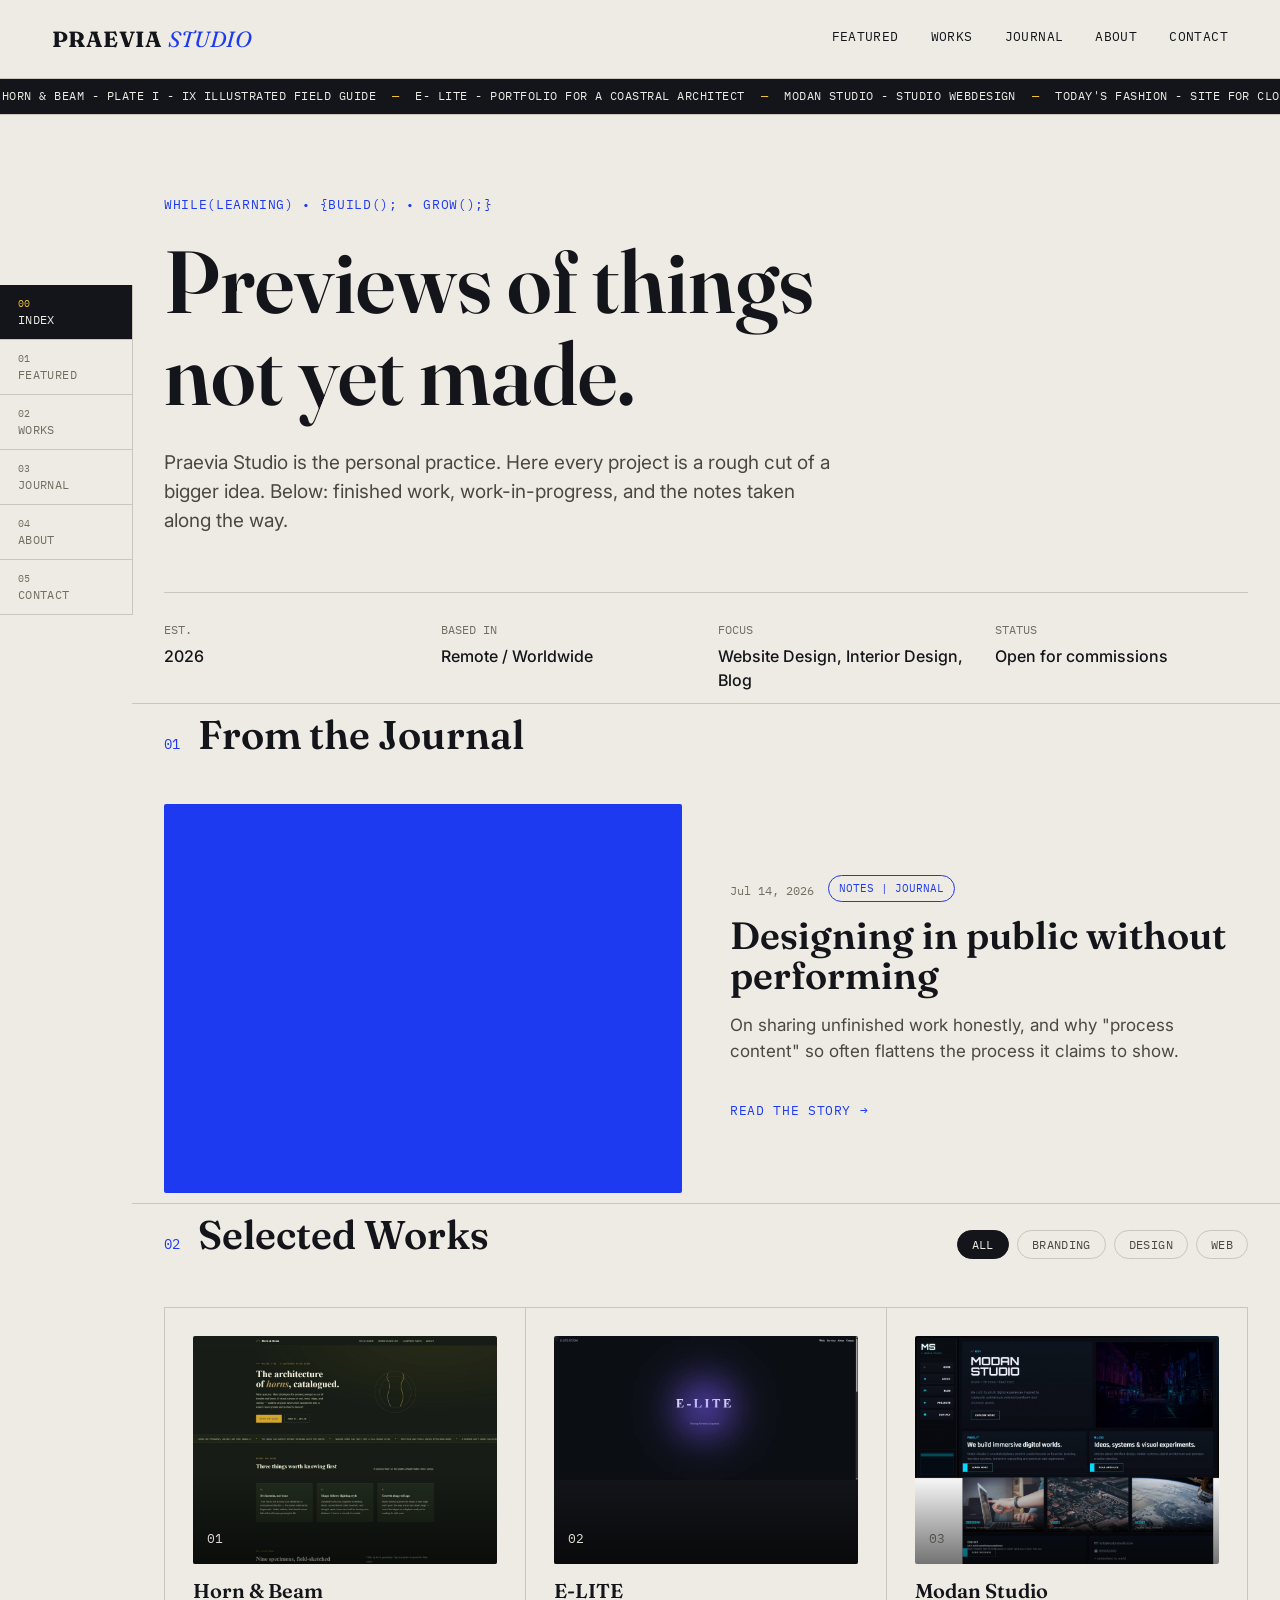
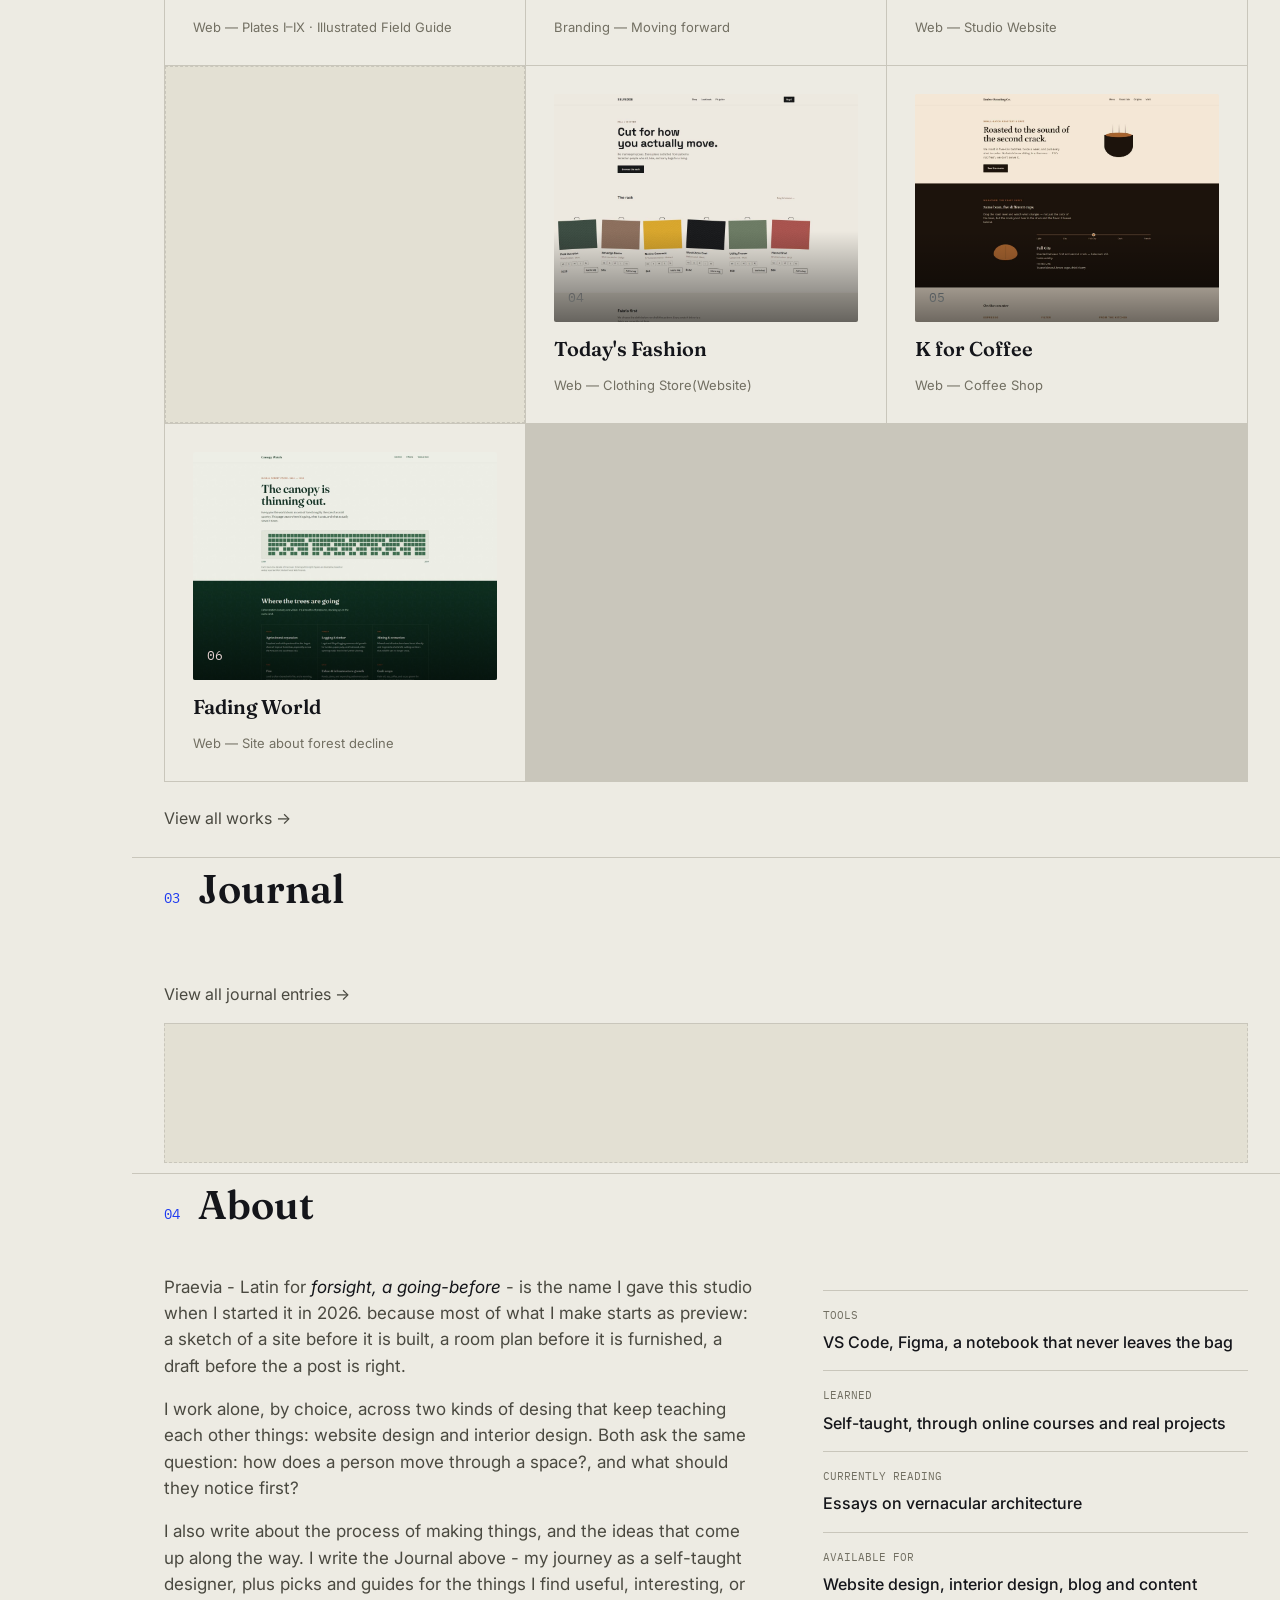
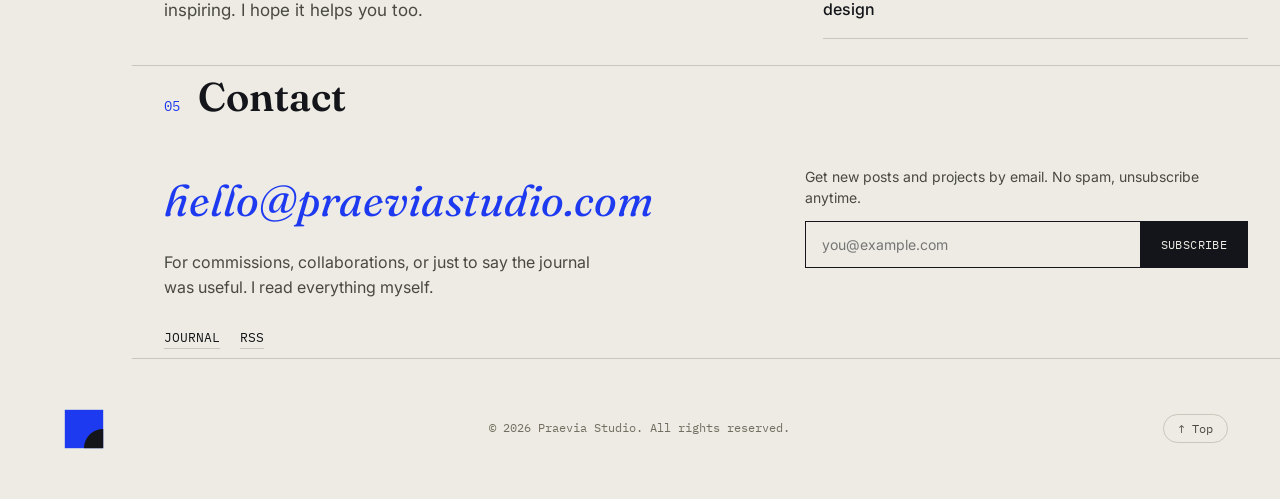
==== commit 10c5d39f: "email" ====
--- a/index.html
+++ b/index.html
@@ -427,68 +427,81 @@
 
       <!-- ================= CONTACT ================= -->
       <section id="contact" class="contact container">
-        <div class="section-head">
-          <span class="section-num">05</span>
-          <h2>Contact</h2>
-        </div>
-
-        <div class="contact__grid">
-          <div class="contact__main">
-            <a href="mailto:preaviastudio@gmail.com" class="contact__email"
-              >hello@praevia.studio</a
-            >
-            <p class="contact__note">
-              For commissions, collaborations, or just to say the journal was
-              useful. I read everything myself.
-            </p>
-
-            <ul class="contact__social">
-              <li><a href="#">Instagram</a></li>
-              <li><a href="#">Are.na</a></li>
-              <li><a href="#">Letterboxd</a></li>
-              <li><a href="#">RSS</a></li>
-            </ul>
-          </div>
-
-          <form
-            class="newsletter"
-            id="newsletterForm"
-            name="contact"
-            method="POST"
-            data-netlify="true"
-            netlify-honeypot="bot-field"
-            action="/thanks.html"
-          >
-            <input type="hidden" name="form-name" value="contact" />
-            <p style="display: none">
-              <label
-                >Don’t fill this out if you're human: <input name="bot-field"
-              /></label>
-            </p>
-            <label for="newsletterEmail"
-              >Get the Journal by email, roughly monthly.</label
-            >
-            <div class="newsletter__row">
-              <input
-                type="email"
-                id="newsletterEmail"
-                name="email"
-                placeholder="you@example.com"
-                required
-              />
-              <button type="submit">Submit</button>
-            </div>
-            <p
-              class="newsletter__msg"
-              id="newsletterMsg"
-              role="status"
-              aria-live="polite"
-            ></p>
-          </form>
-
-          <!-- NEW FORM -->
-        </div>
-      </section>
+  <div class="section-head">
+    <span class="section-num">05</span>
+    <h2>Contact</h2>
+  </div>
+
+  <div class="contact__grid">
+    <div class="contact__main">
+      <a href="mailto:preaviastudio@gmail.com" class="contact__email"
+        >hello@praeviastudio.com</a
+      >
+      <p class="contact__note">
+        For commissions, collaborations, or just to say the journal was
+        useful. I read everything myself.
+      </p>
+
+      <ul class="contact__social">
+        <li><a href="https://blog.praeviastudio.com">Journal</a></li>
+        <li>
+          <a href="https://blog.praeviastudio.com/feeds/posts/default?alt=rss"
+            >RSS</a
+          >
+        </li>
+        <!-- Add Instagram, Behance, etc. here only when you have real links -->
+      </ul>
+    </div>
+
+    <!-- SUBSCRIBE FORM (Brevo). Replace BREVO_FORM_URL with the form address from Brevo. -->
+    <form
+      class="newsletter"
+      id="newsletterForm"
+      action="https://api.web3forms.com/submit" 
+      method="POST"
+      target="subscribeFrame"
+    >
+      <label for="newsletterEmail"
+        >Get new posts and projects by email. No spam, unsubscribe anytime.</label
+      >
+      <div class="newsletter__row">
+        <input
+          type="email"
+          id="newsletterEmail"
+          name="EMAIL"
+          placeholder="you@example.com"
+          required
+        />
+        <button type="submit">Subscribe</button>
+      </div>
+
+      <!-- Spam trap: leave empty, hidden from people -->
+      <input
+        type="text"
+        name="email_address_check"
+        value=""
+        tabindex="-1"
+        autocomplete="off"
+        aria-hidden="true"
+        style="position: absolute; left: -9999px"
+      />
+      <input type="hidden" name="access_key" value="970c242d-927b-4154-8b84-c8b378fb2c6a" />
+
+      <p
+        class="newsletter__msg"
+        id="newsletterMsg"
+        role="status"
+        aria-live="polite"
+      ></p>
+    </form>
+    <iframe
+      id="subscribeFrame"
+      name="subscribeFrame"
+      title="Subscription response"
+      hidden
+    ></iframe>
+  </div>
+</section>
 
       <!-- ============ AD SLOT — footer banner unit ============ -->
       <div
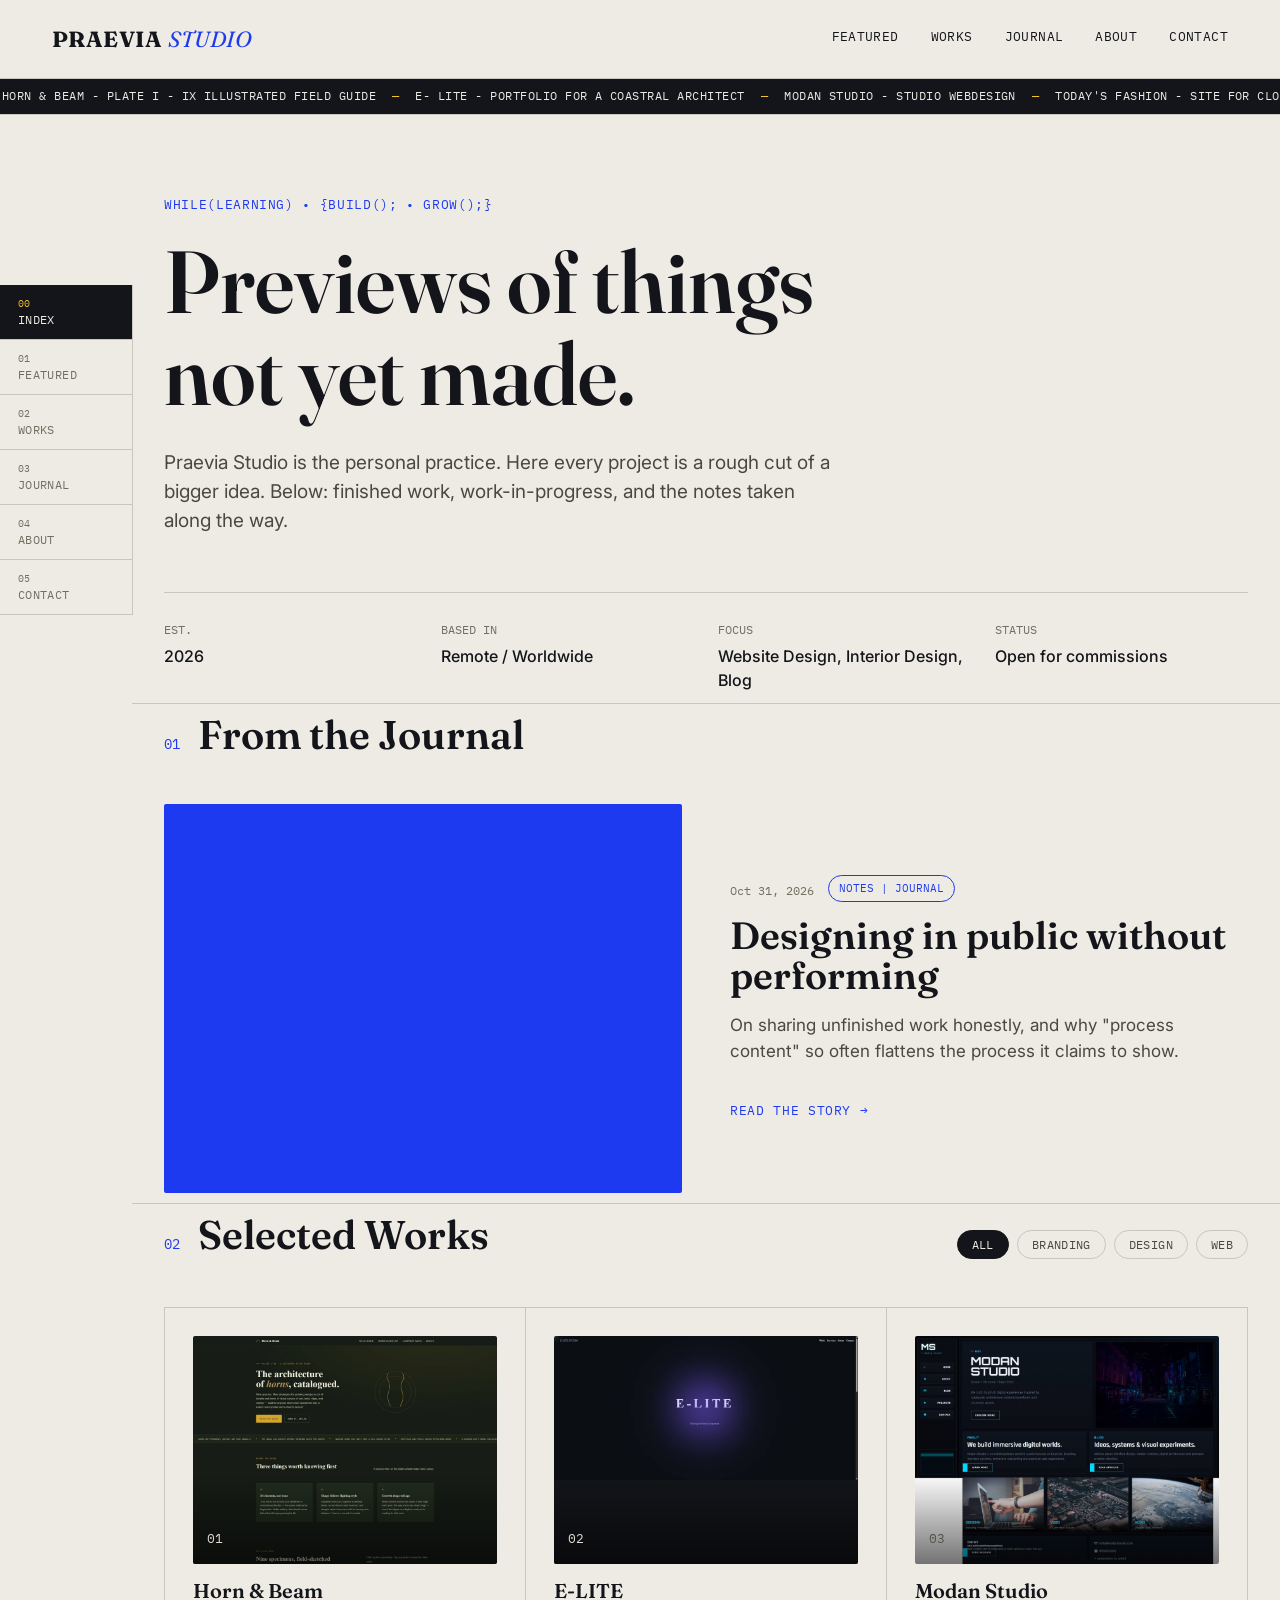
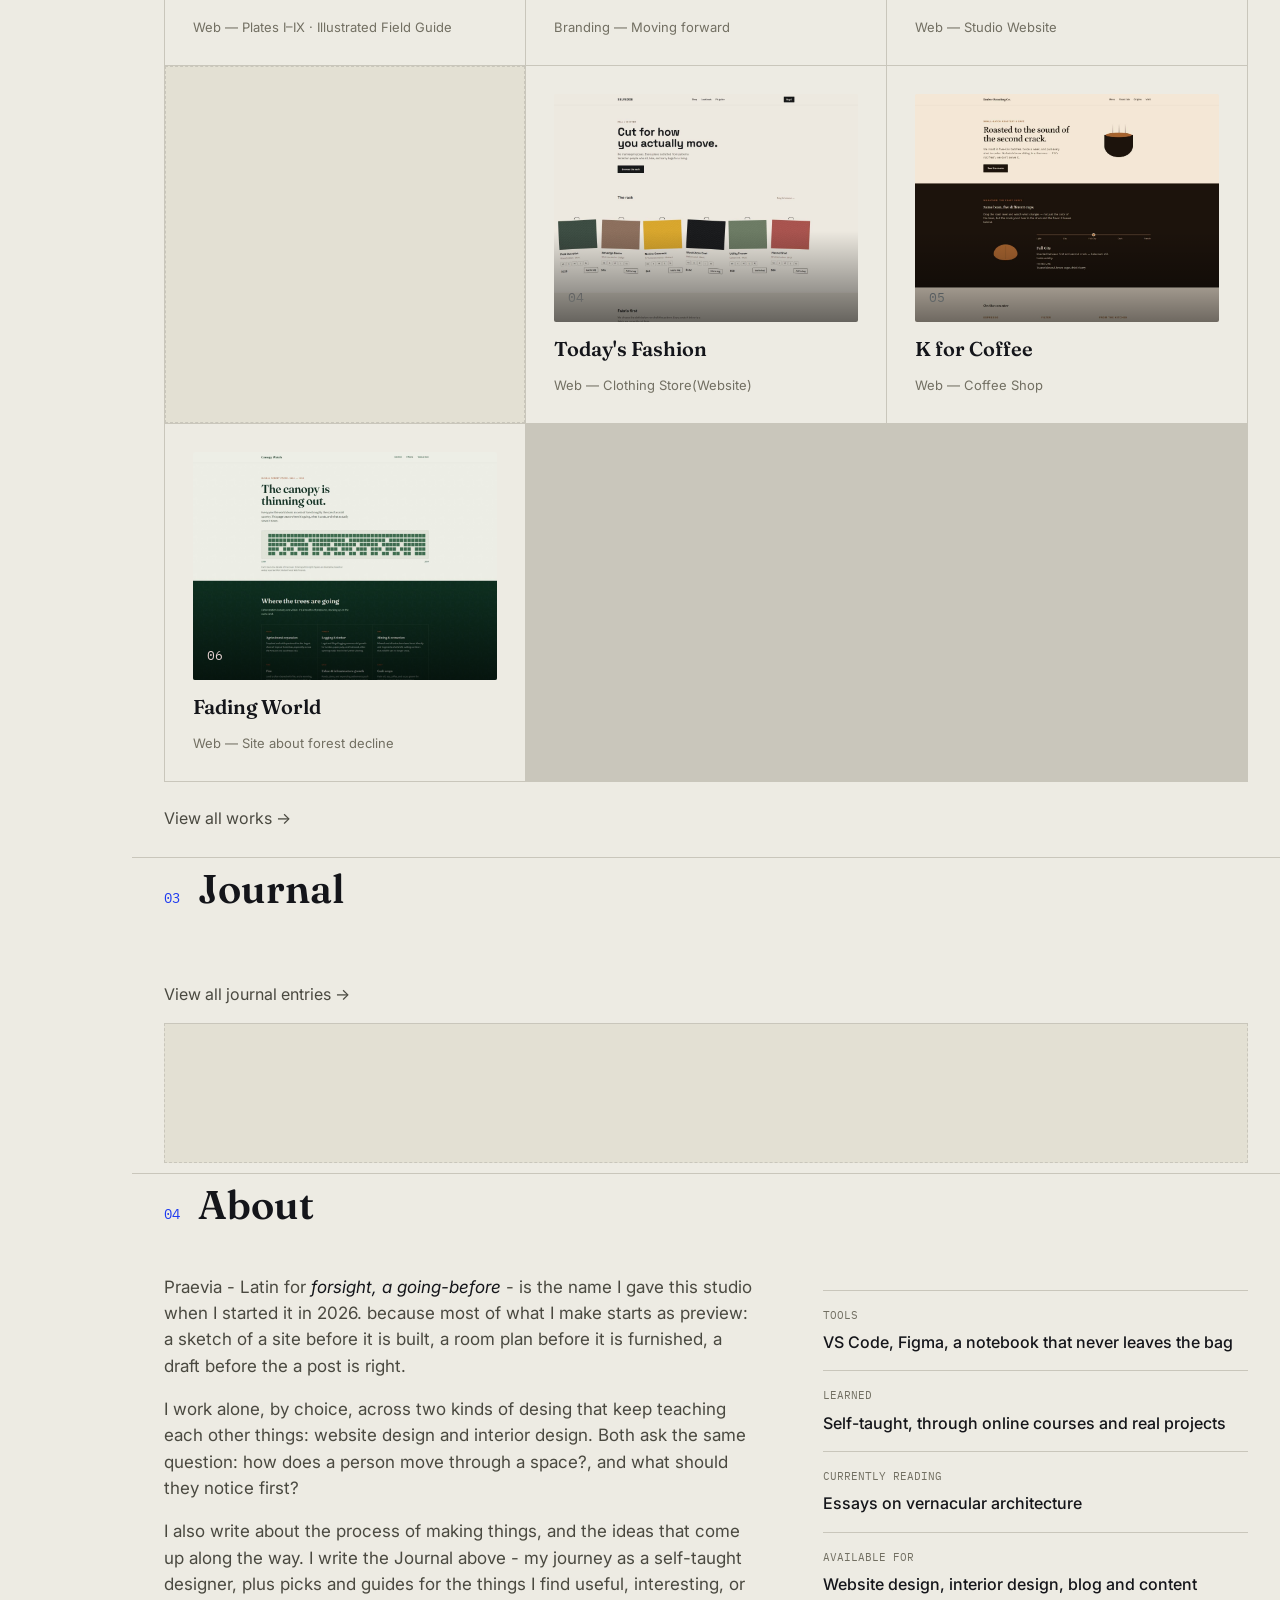
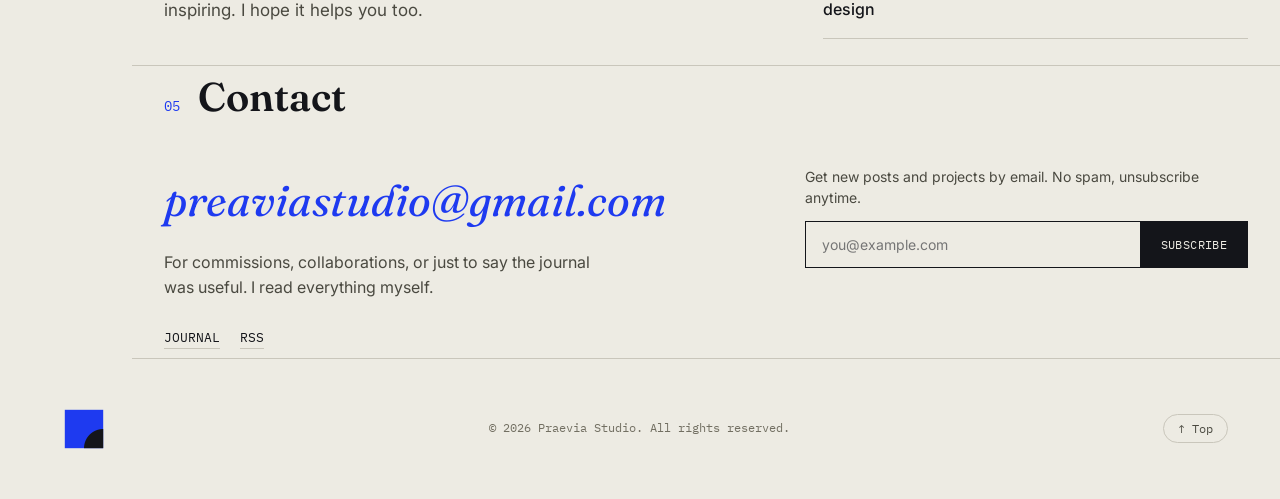
==== commit 5783a45b: "sub form\" ====
--- a/index.html
+++ b/index.html
@@ -175,15 +175,16 @@
           <a
             class="featured-post__media"
             style="--plate: #1e3af0"
-            href="journal/designing-in-public-without-performing.html"
+            img: src="/assets/images/favicon/inside-blue.png"
+            href="https://blog.praeviastudio.com/2026/10/designing-in-public-without-performing.html"
           ></a>
           <div class="featured-post__body">
             <div class="featured-post__meta">
-              <span class="journal-row__date">Jul 14, 2026</span>
+              <span class="journal-row__date">Oct 31, 2026</span>
               <span class="journal-row__tag">Notes | Journal</span>
             </div>
             <h3 class="featured-post__title">
-              <a href="journal/designing-in-public-without-performing.html"
+              <a href="https://blog.praeviastudio.com/2026/10/designing-in-public-without-performing.html"
                 >Designing in public without performing</a
               >
             </h3>
@@ -193,7 +194,7 @@
             </p>
             <a
               class="featured-post__cta"
-              href="journal/designing-in-public-without-performing.html"
+              href="https://blog.praeviastudio.com/2026/10/designing-in-public-without-performing.html"
               >Read the story &rarr;</a
             >
           </div>
@@ -435,7 +436,7 @@
   <div class="contact__grid">
     <div class="contact__main">
       <a href="mailto:preaviastudio@gmail.com" class="contact__email"
-        >hello@praeviastudio.com</a
+        >preaviastudio@gmail.com</a
       >
       <p class="contact__note">
         For commissions, collaborations, or just to say the journal was
@@ -457,8 +458,8 @@
     <form
       class="newsletter"
       id="newsletterForm"
-      action="https://api.web3forms.com/submit" 
       method="POST"
+      action="BREVO_FORM_URL"
       target="subscribeFrame"
     >
       <label for="newsletterEmail"
@@ -485,7 +486,7 @@
         aria-hidden="true"
         style="position: absolute; left: -9999px"
       />
-      <input type="hidden" name="access_key" value="970c242d-927b-4154-8b84-c8b378fb2c6a" />
+      <input type="hidden" name="locale" value="en" />
 
       <p
         class="newsletter__msg"
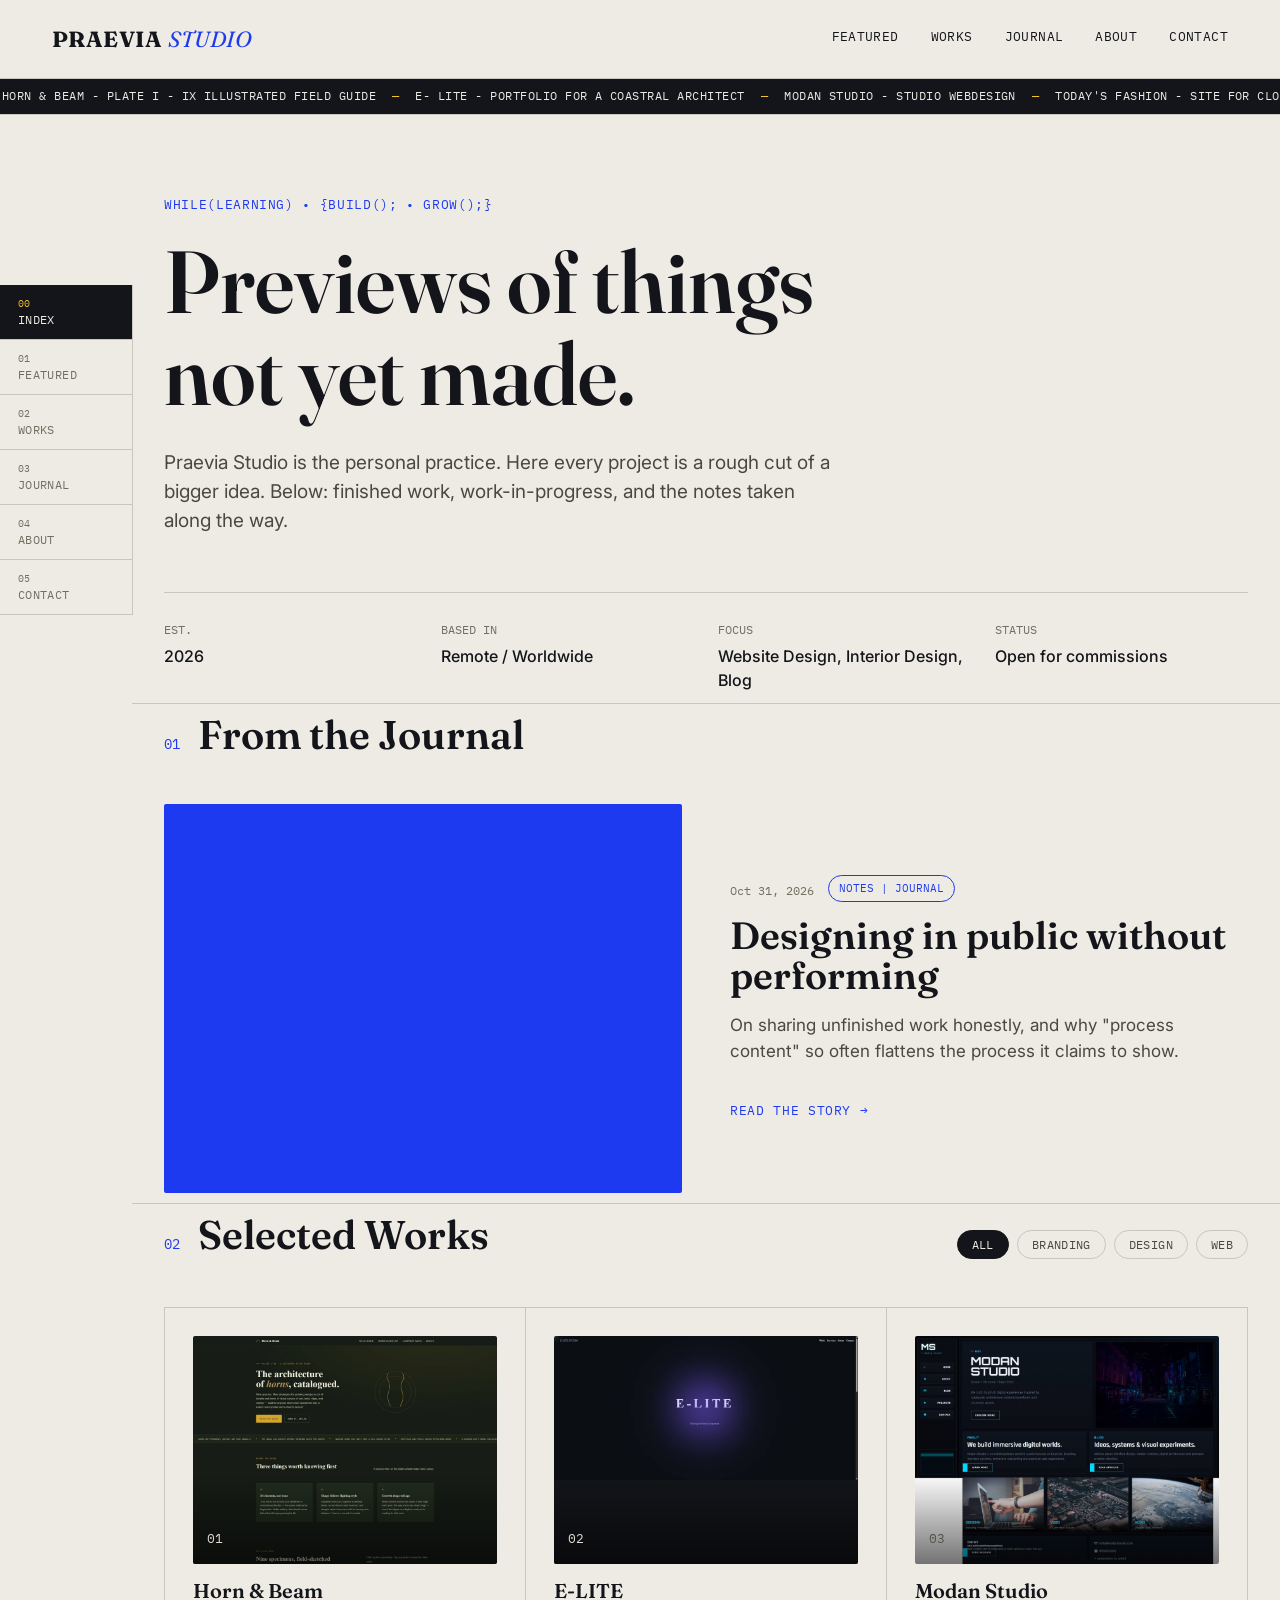
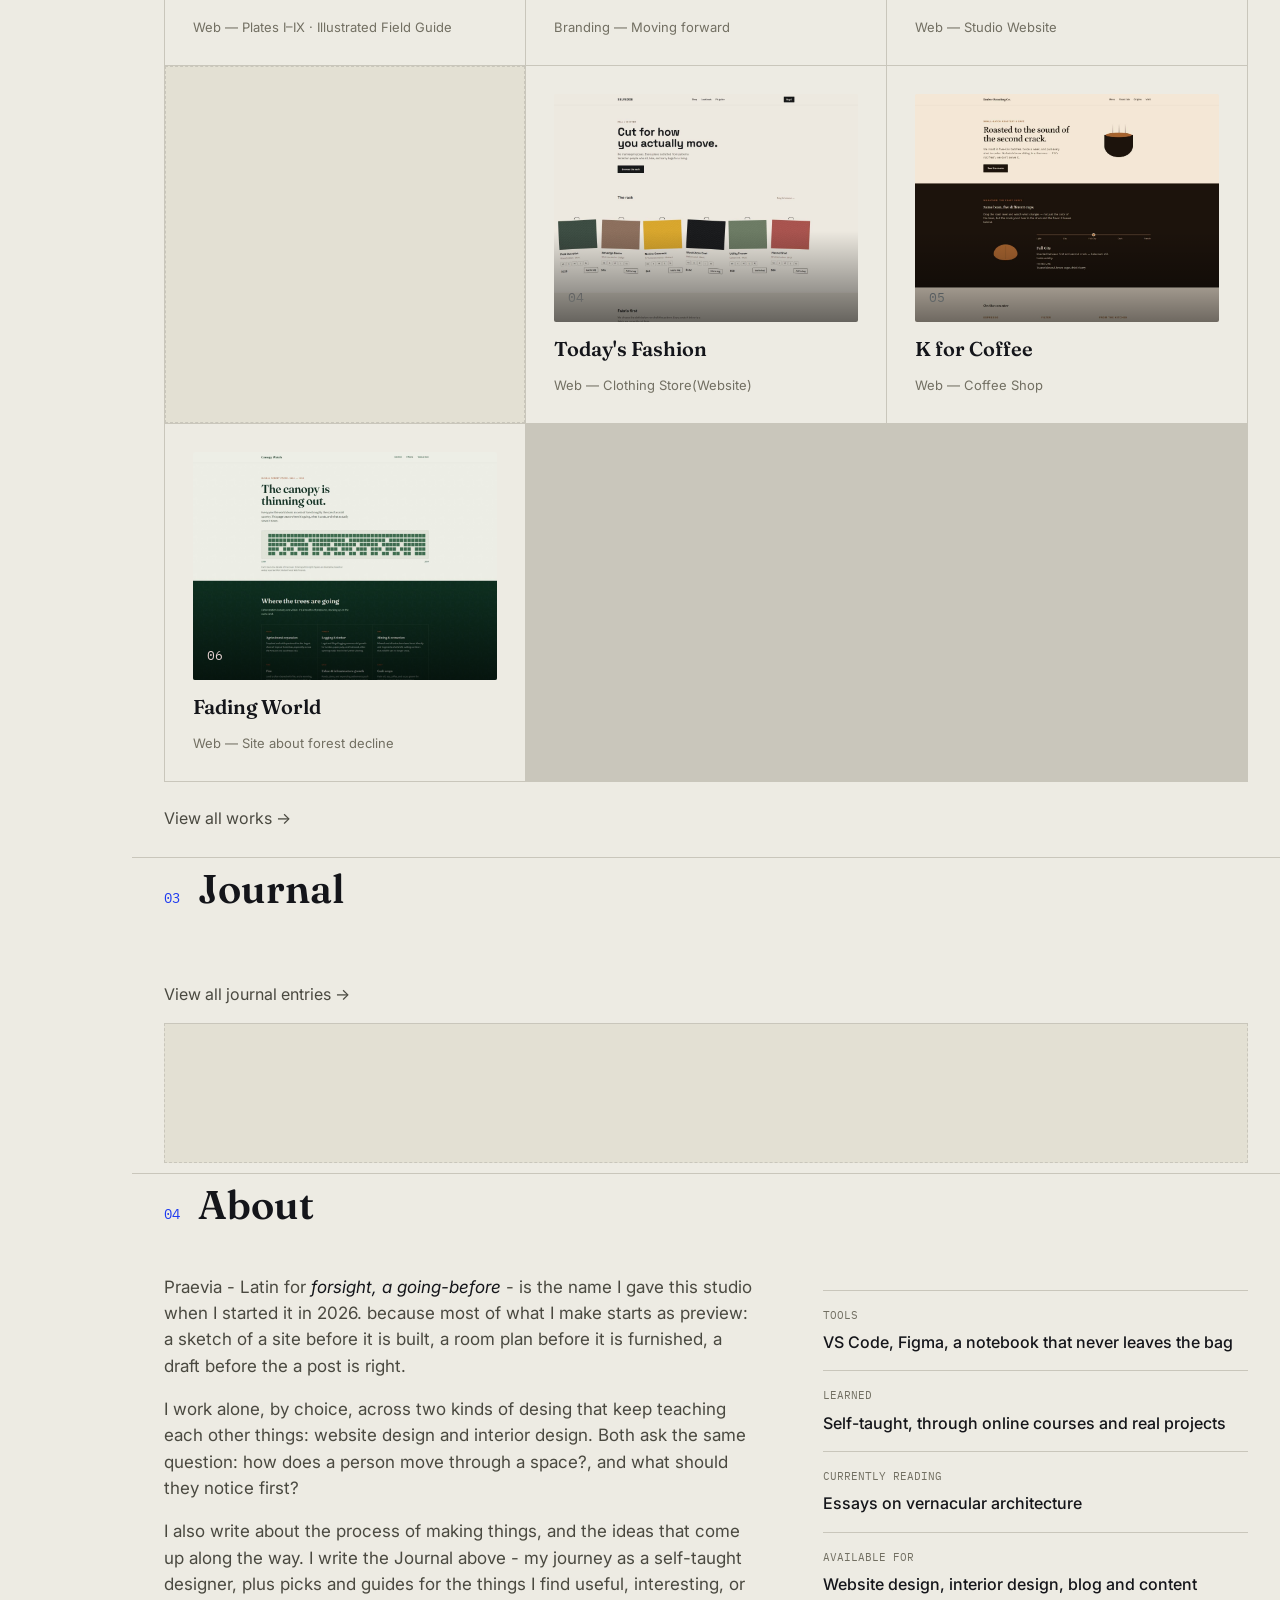
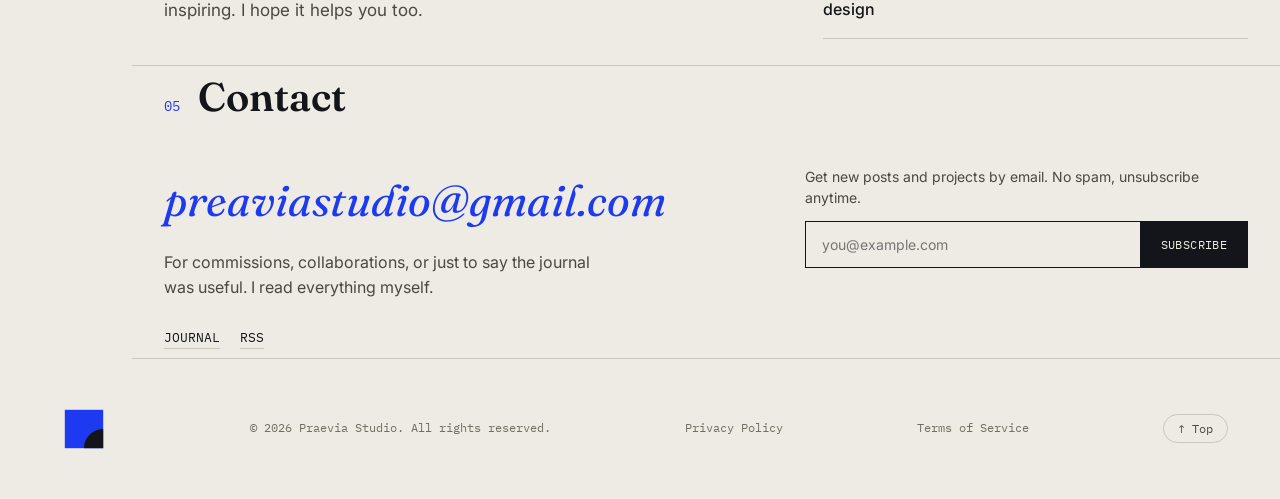
==== commit e50c710c: "contact and change in subscriber form" ====
--- a/index.html
+++ b/index.html
@@ -542,6 +542,8 @@
         <span
           >© <span id="year"></span> Praevia Studio. All rights reserved.</span
         >
+        <span><a href="/privacy.html">Privacy Policy</a></span>
+        <span><a href="/terms-of-service">Terms of Service</a></span>
         <button class="back-to-top" id="backToTop" aria-label="Back to top">
           ↑ Top
         </button>
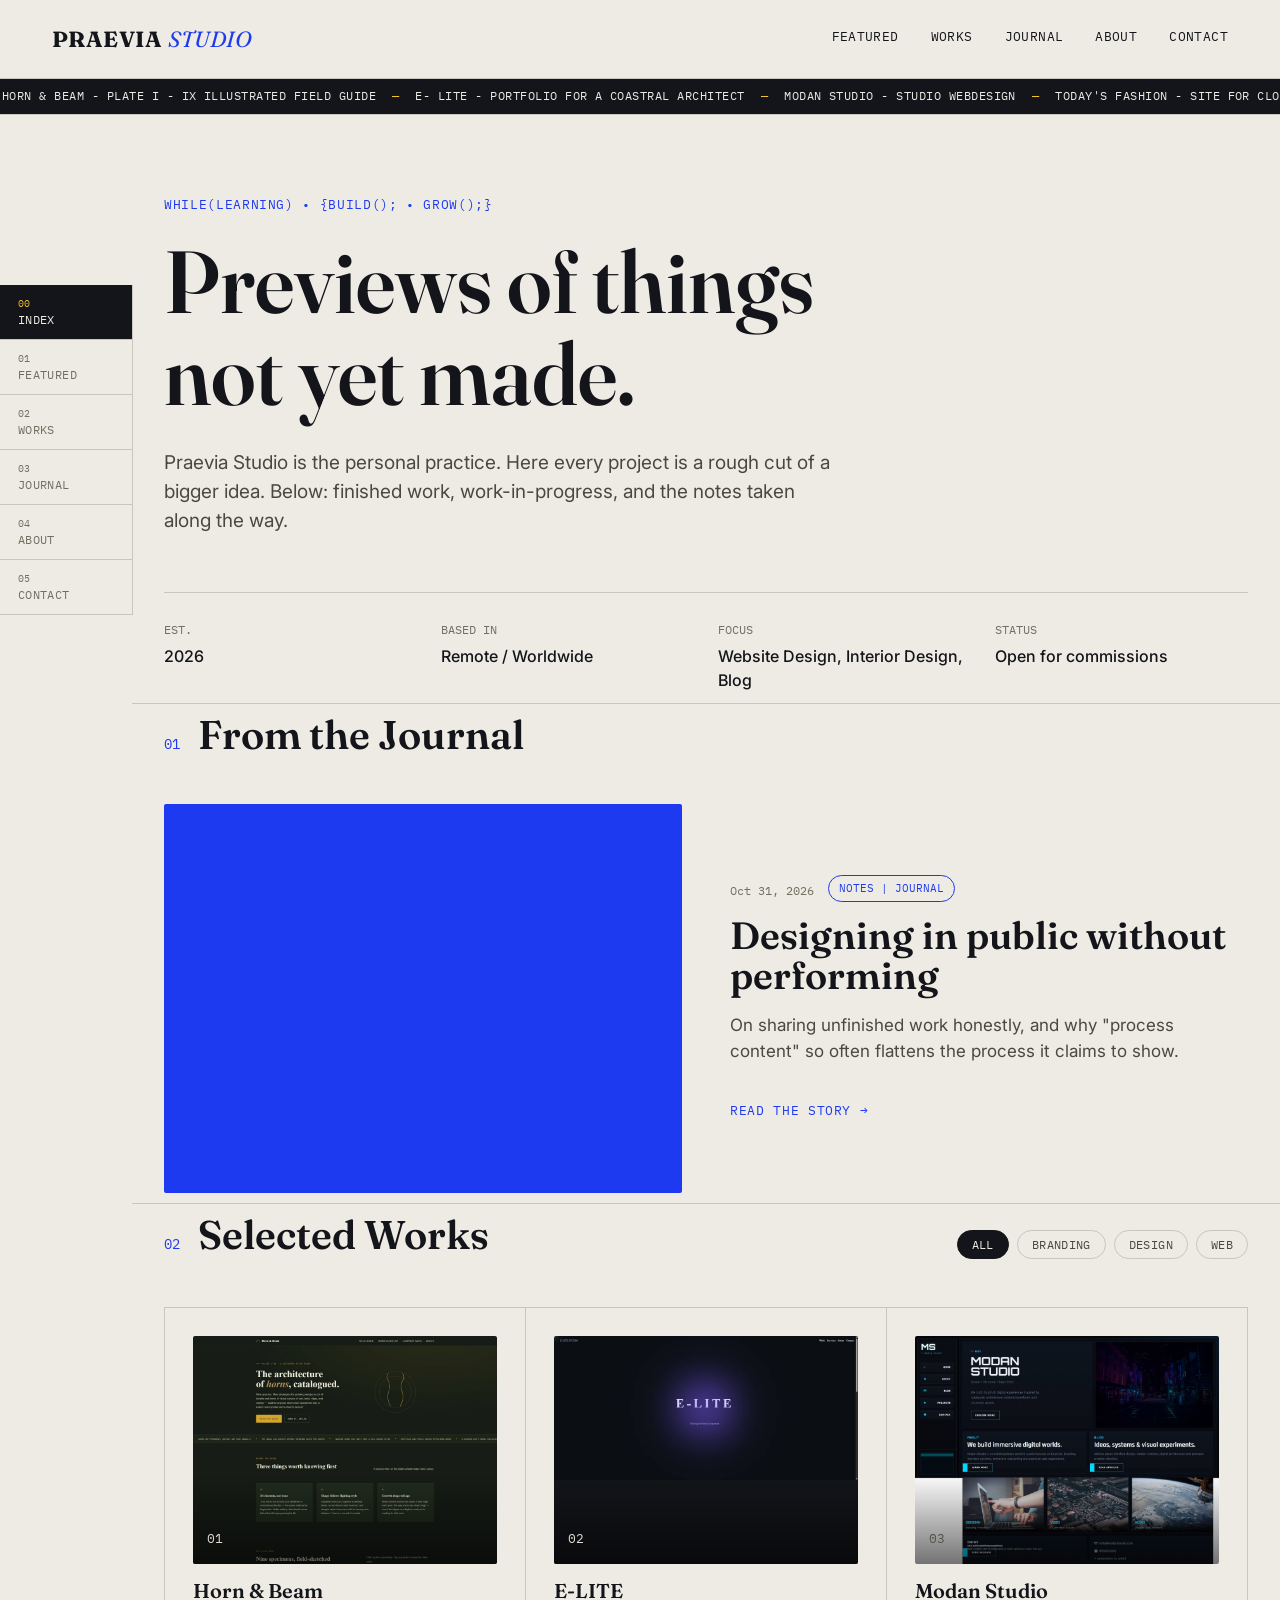
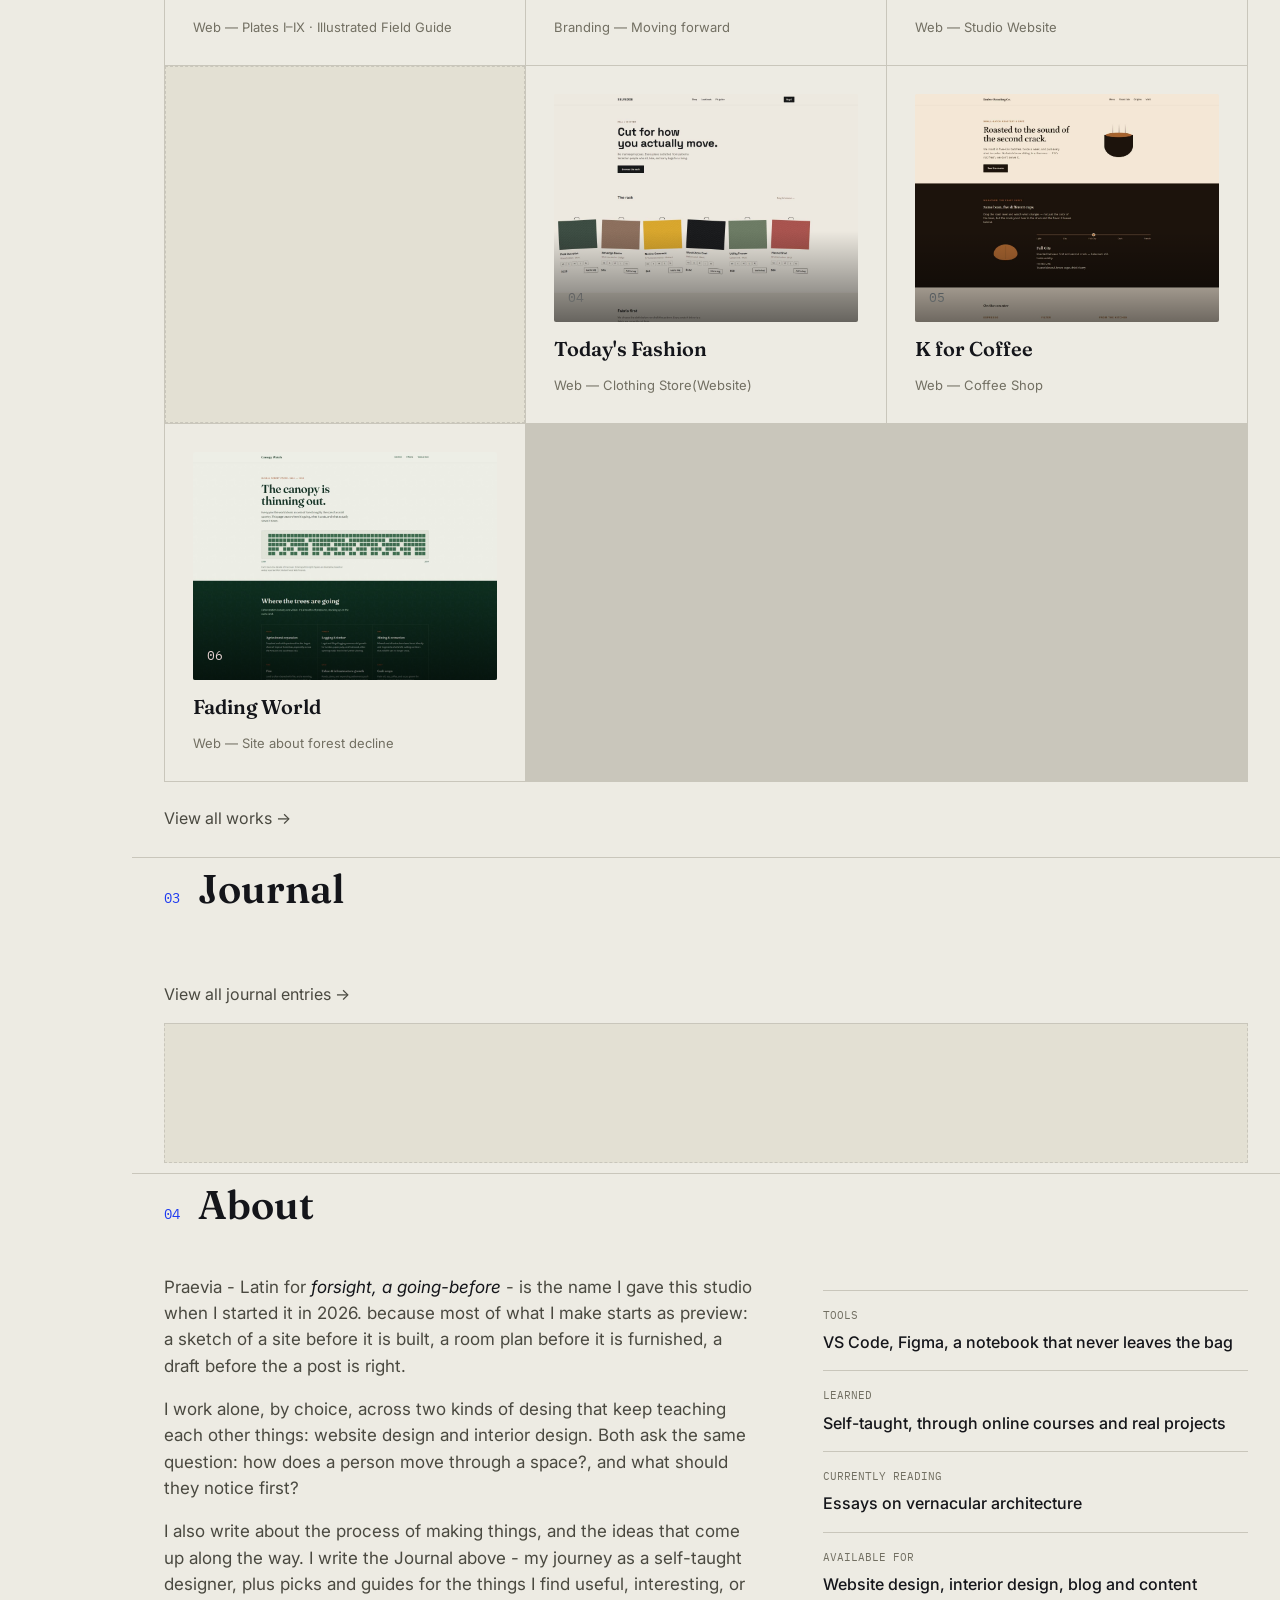
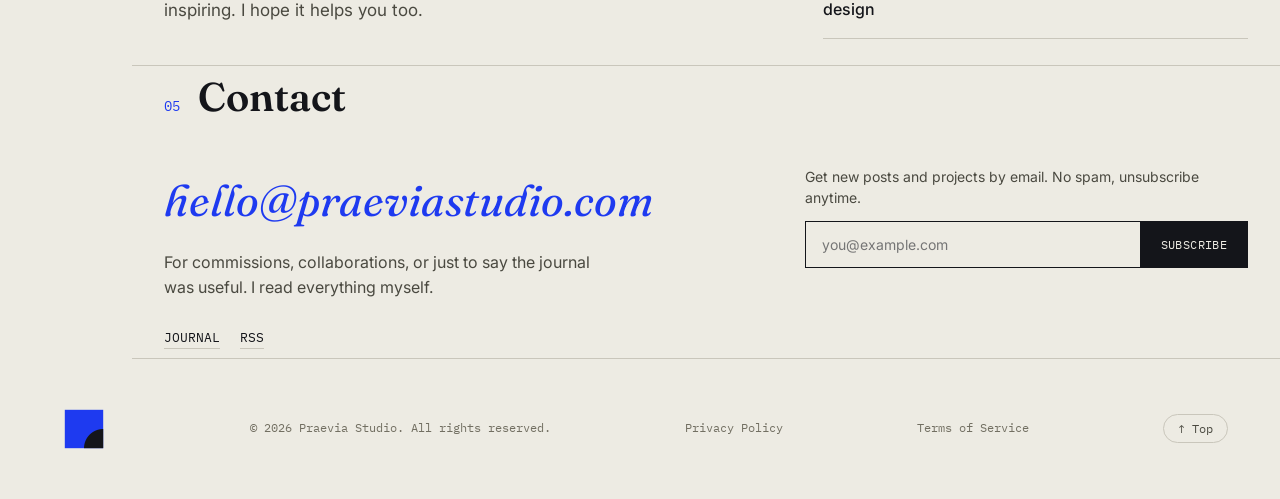
==== commit 365564c2: "change in email" ====
--- a/index.html
+++ b/index.html
@@ -427,7 +427,9 @@
       </section>
 
       <!-- ================= CONTACT ================= -->
-      <section id="contact" class="contact container">
+      <!-- ================= CONTACT ================= -->
+<!-- Replace your whole <section id="contact"> ... </section> in index.html with this. -->
+<section id="contact" class="contact container">
   <div class="section-head">
     <span class="section-num">05</span>
     <h2>Contact</h2>
@@ -435,8 +437,8 @@
 
   <div class="contact__grid">
     <div class="contact__main">
-      <a href="mailto:preaviastudio@gmail.com" class="contact__email"
-        >preaviastudio@gmail.com</a
+      <a href="mailto:hello@praeviastudio.com" class="contact__email"
+        >hello@praeviastudio.com</a
       >
       <p class="contact__note">
         For commissions, collaborations, or just to say the journal was
@@ -503,6 +505,7 @@
     ></iframe>
   </div>
 </section>
+
 
       <!-- ============ AD SLOT — footer banner unit ============ -->
       <div
